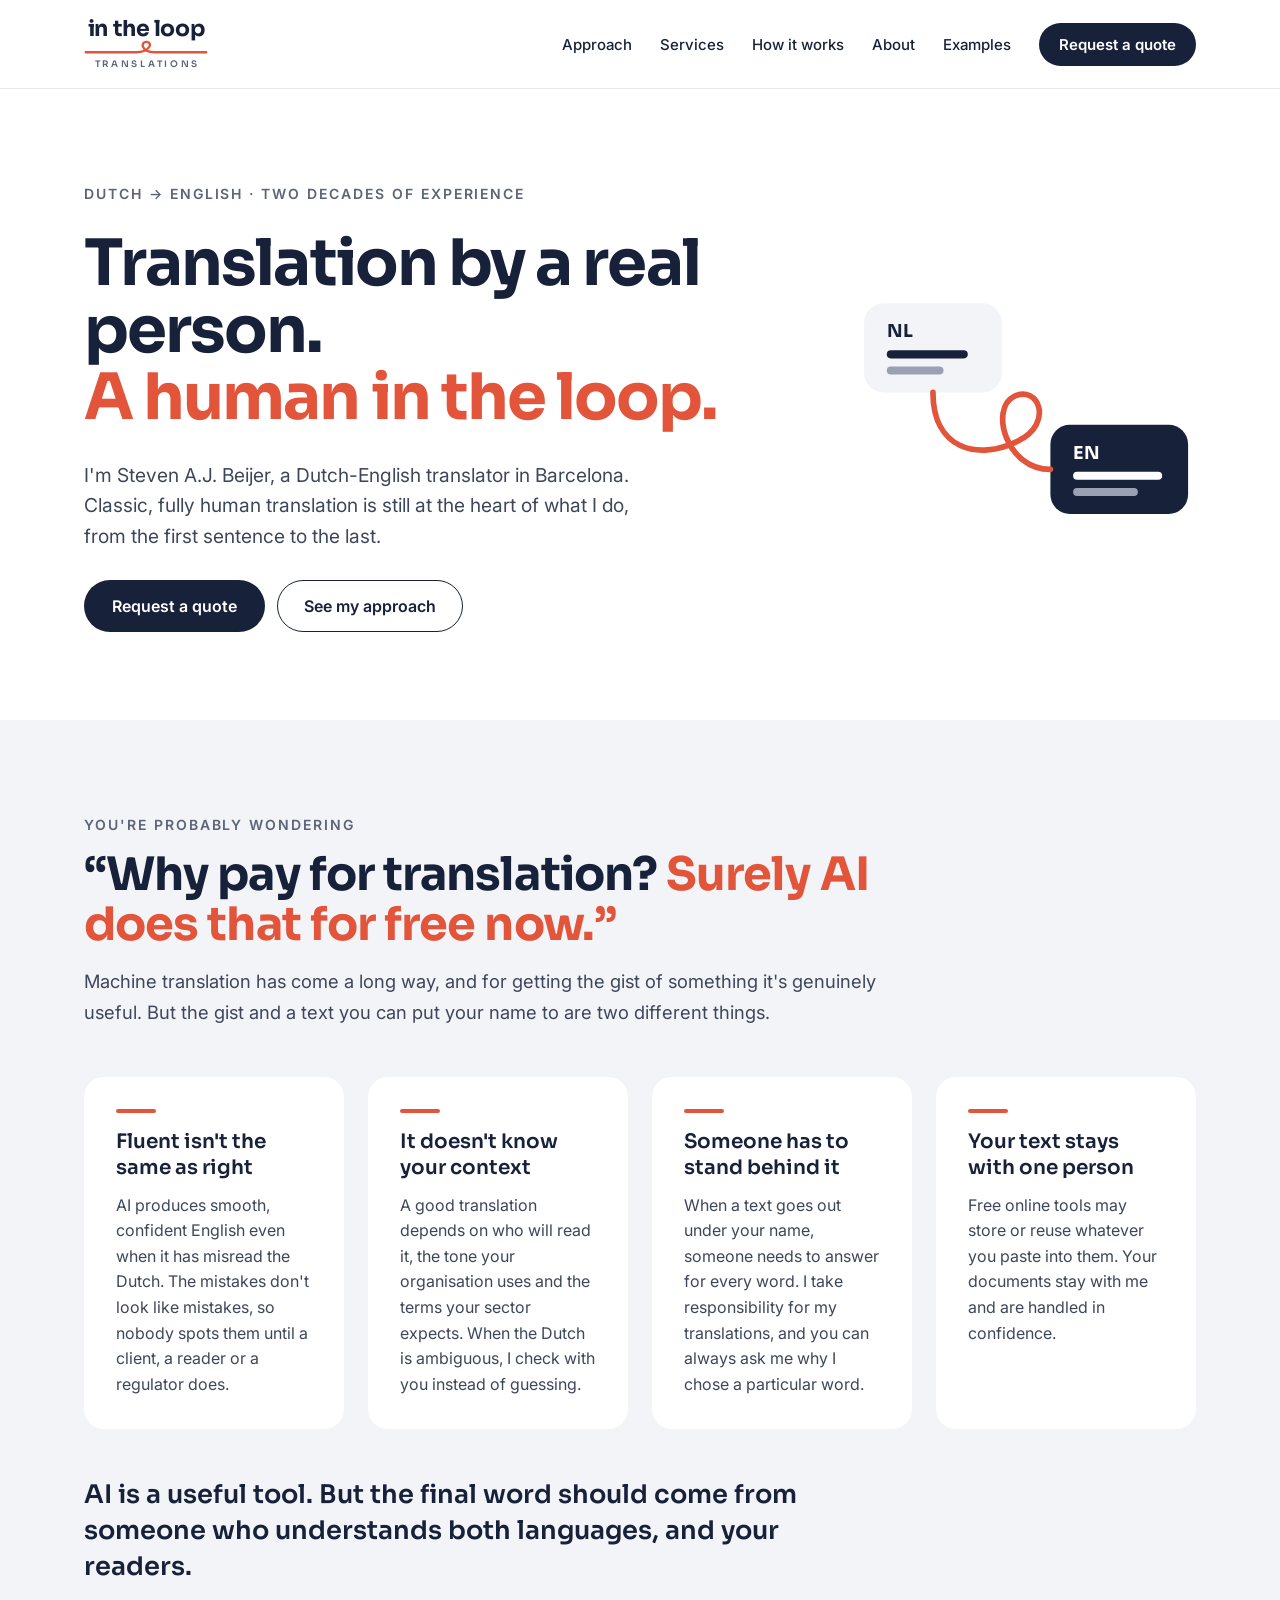
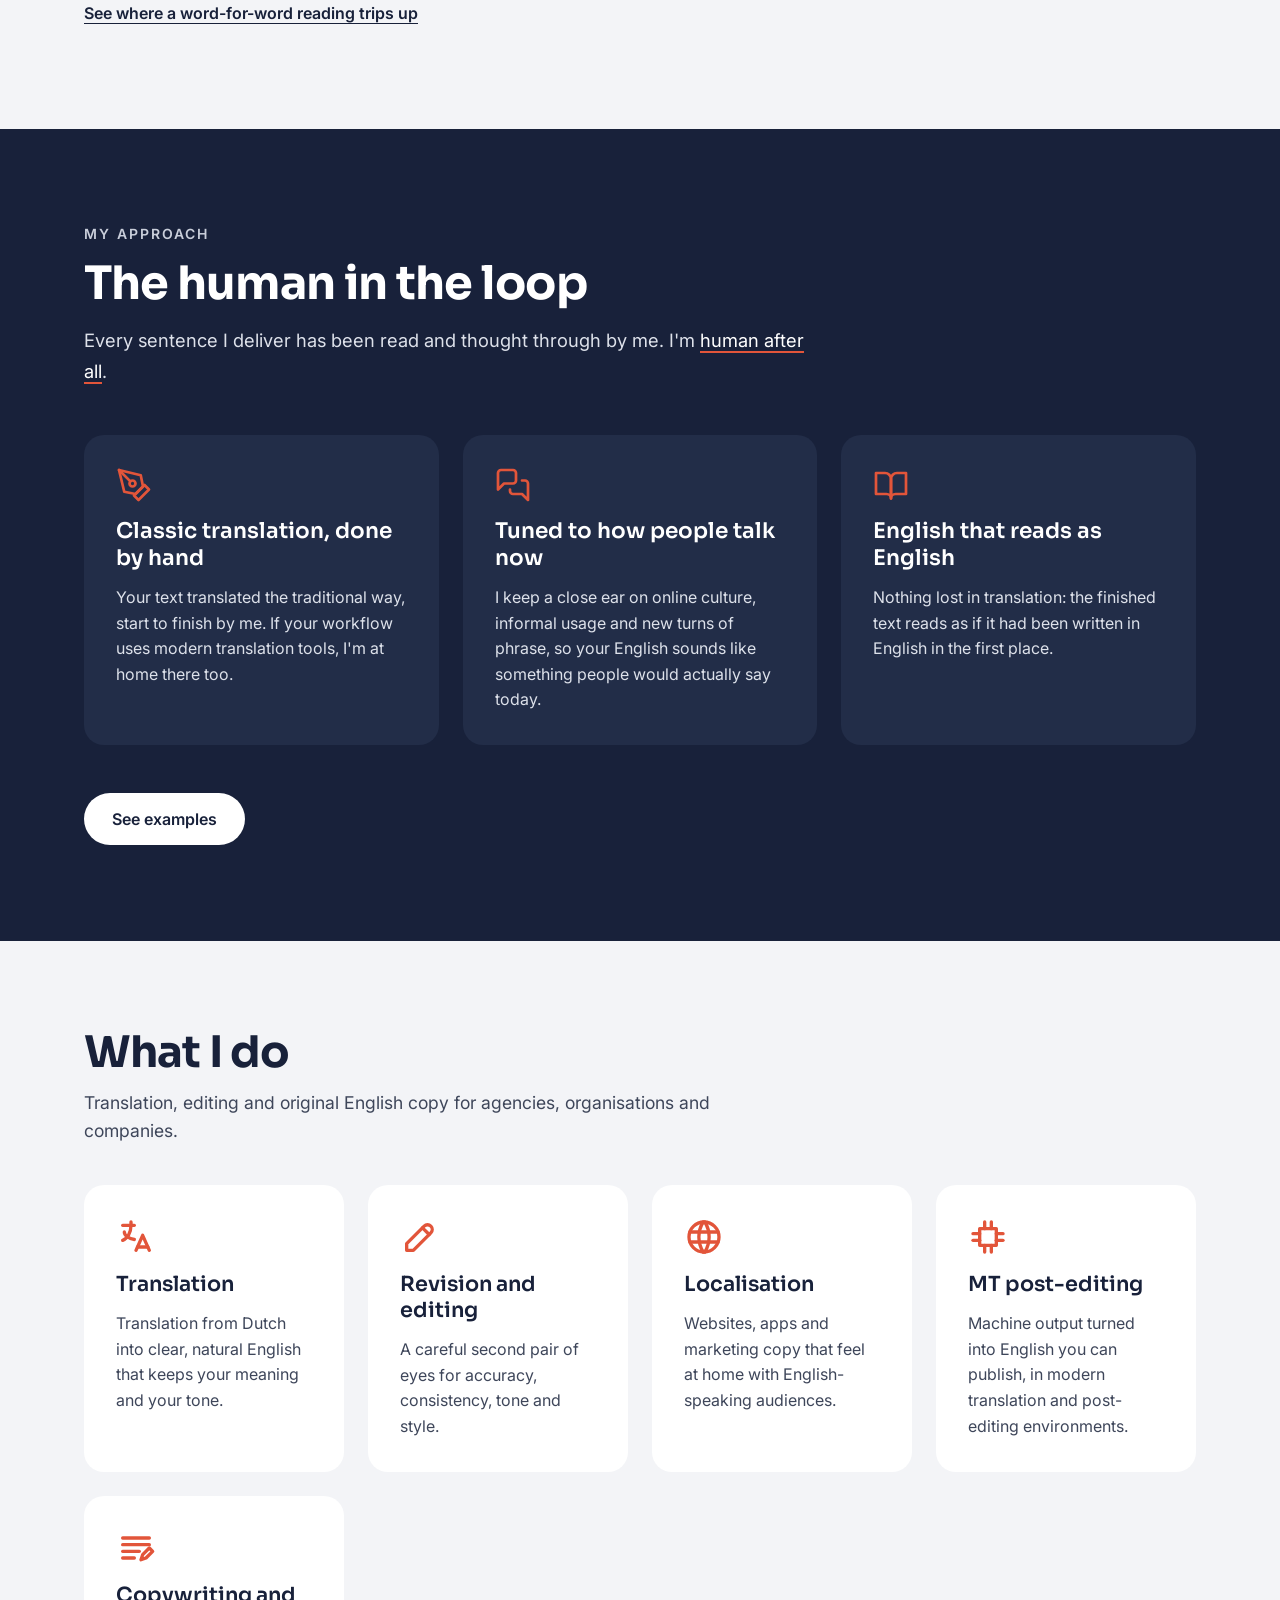
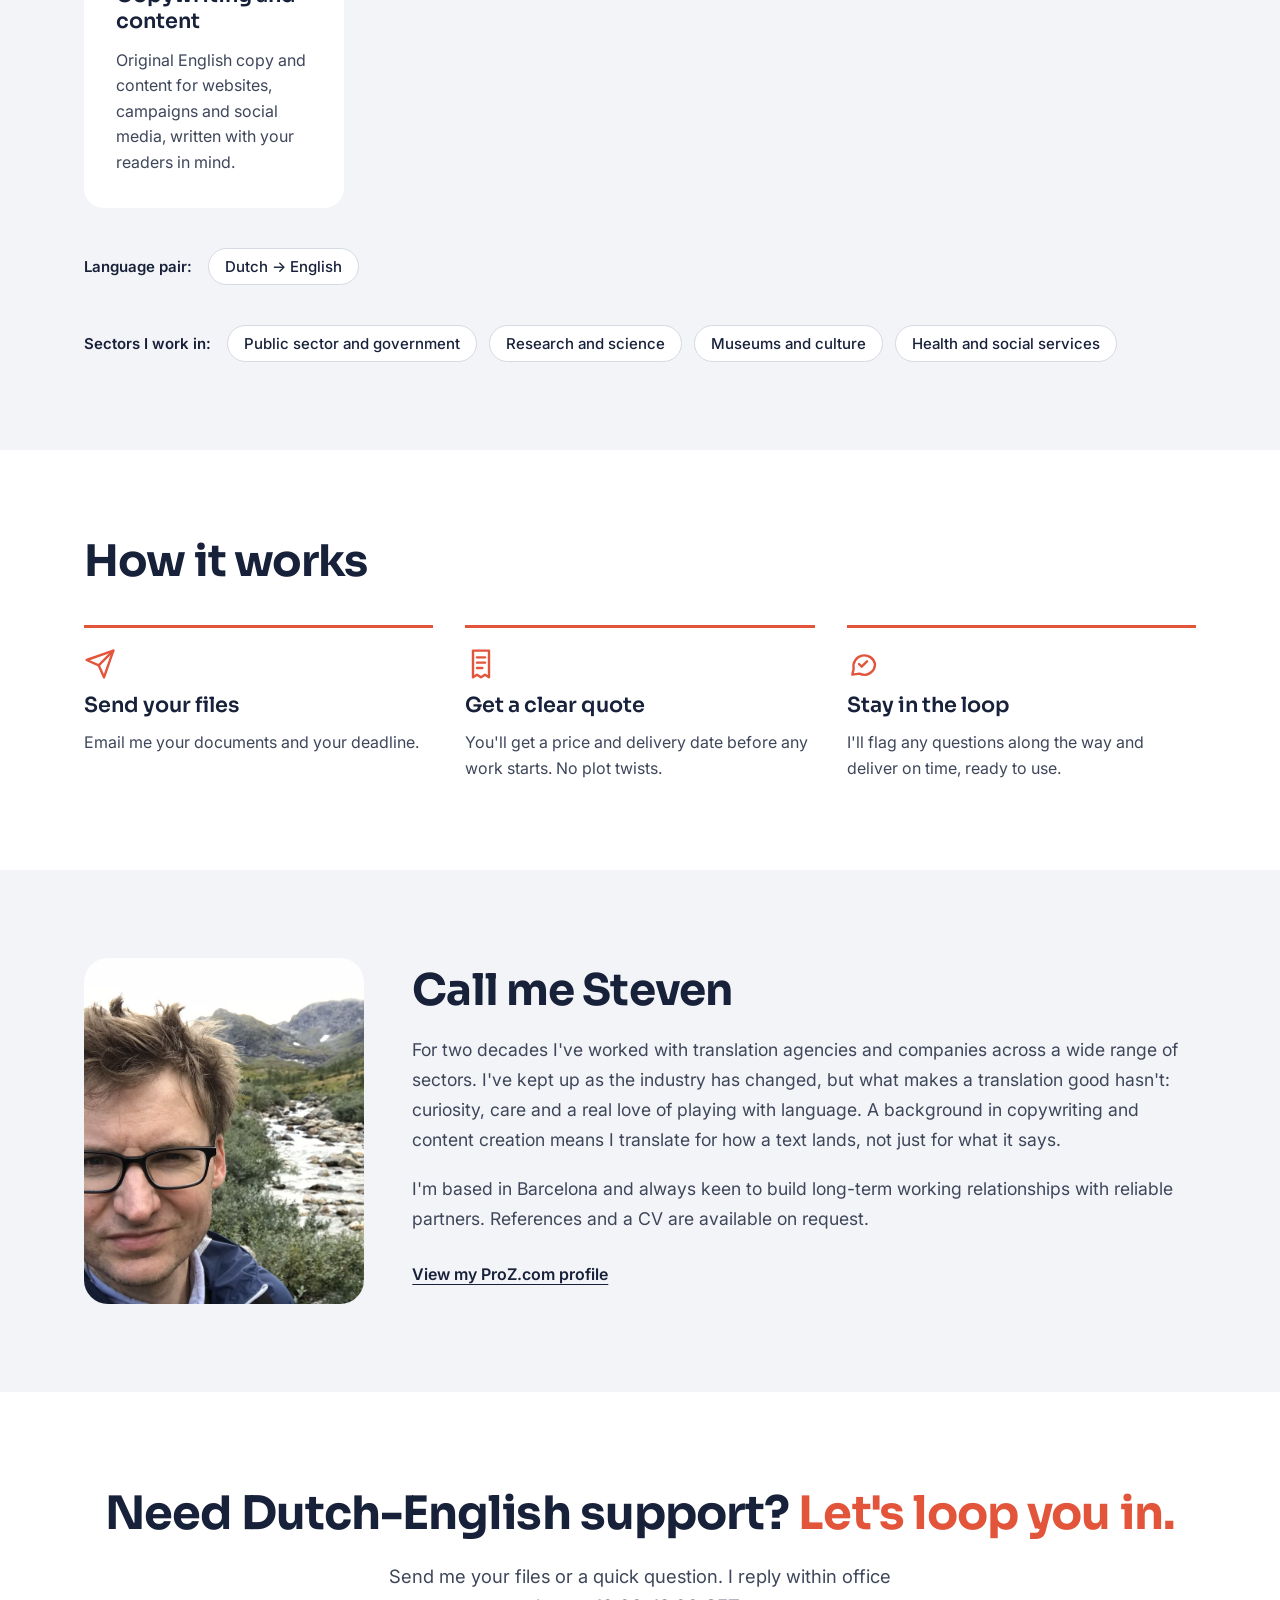
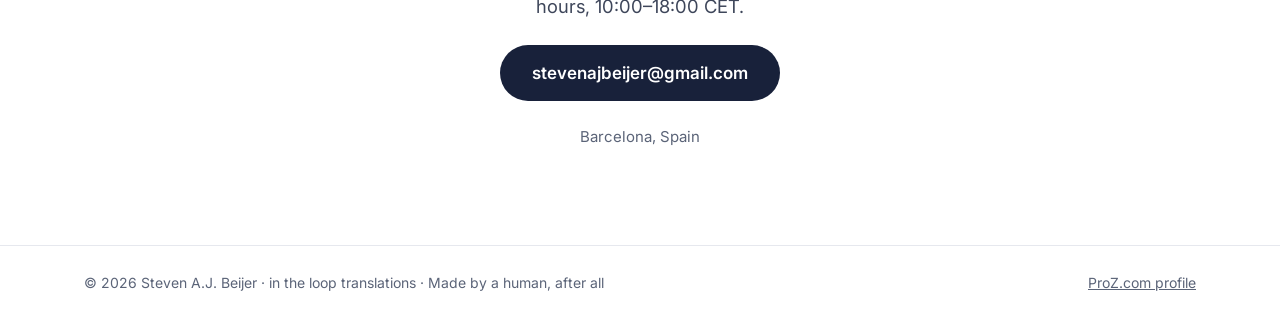
==== index.html @ 730a0733 "Replace numbered items with icons and tidy AI-sounding phrasing Co-Authored-By: Claude Opus 5.5 <nor" ====
<!doctype html>
<html lang="en">
<head>
  <meta charset="utf-8">
  <meta name="viewport" content="width=device-width, initial-scale=1">
  <title>in the loop translations – Steven A.J. Beijer, Dutch to English translator</title>
  <meta name="description" content="Classic, fully human Dutch to English translation, editing, localisation and copywriting by Steven A.J. Beijer, based in Barcelona.">
  <meta property="og:title" content="in the loop translations – Steven A.J. Beijer">
  <meta property="og:description" content="Translation by a real person. A human in the loop.">
  <meta property="og:type" content="website">
  <meta property="og:url" content="https://stevenbeijer.com/">
  <link rel="icon" href="favicon.svg" type="image/svg+xml">
  <link rel="preconnect" href="https://fonts.googleapis.com">
  <link rel="preconnect" href="https://fonts.gstatic.com" crossorigin>
  <link href="https://fonts.googleapis.com/css2?family=Sora:wght@400;600;700&amp;family=Inter:wght@400;500;600&amp;display=swap" rel="stylesheet">
  <link rel="stylesheet" href="style.css?v=3">
</head>
<body>

<header class="site-header">
  <nav class="wrap" aria-label="Main">
    <a class="logo" href="#top" aria-label="in the loop translations, home">
      <span class="logo-name">in the loop</span>
      <svg width="124" height="16" viewBox="0 0 260 34" aria-hidden="true"><path d="M2 26 H110 C136 26 146 6 132 4 C118 2 118 26 148 26 H258" fill="none" stroke="#E2553A" stroke-width="5" stroke-linecap="round" stroke-linejoin="round"/></svg>
      <span class="logo-sub">TRANSLATIONS</span>
    </a>
    <div class="menu">
      <a href="#approach">Approach</a>
      <a href="#services">Services</a>
      <a href="#how">How it works</a>
      <a href="#about">About</a>
      <a href="examples.html">Examples</a>
      <a class="btn btn-dark btn-small" href="mailto:stevenajbeijer@gmail.com?subject=Quote%20request">Request a quote</a>
    </div>
  </nav>
</header>

<main>

<section id="top" class="wrap hero">
  <div class="hero-text">
    <p class="eyebrow">Dutch → English · two decades of experience</p>
    <h1>Translation by a real person. <span class="accent">A human in the loop.</span></h1>
    <p class="lead">I'm Steven A.J. Beijer, a Dutch-English translator in Barcelona. Classic, fully human translation is still at the heart of what I do, from the first sentence to the last.</p>
    <div class="buttons">
      <a class="btn btn-dark" href="mailto:stevenajbeijer@gmail.com?subject=Quote%20request">Request a quote</a>
      <a class="btn btn-outline" href="#approach">See my approach</a>
    </div>
  </div>
  <div class="hero-art">
    <svg viewBox="0 0 420 320" role="img" aria-label="A single line looping between a Dutch and an English speech bubble">
      <rect x="10" y="30" width="170" height="110" rx="24" fill="#F3F4F7"/>
      <rect x="240" y="180" width="170" height="110" rx="24" fill="#18213A"/>
      <text x="38" y="72" font-family="Sora, sans-serif" font-weight="700" font-size="22" fill="#18213A">NL</text>
      <rect x="38" y="88" width="100" height="10" rx="5" fill="#18213A"/>
      <rect x="38" y="108" width="70" height="10" rx="5" fill="#9AA1B2"/>
      <text x="268" y="222" font-family="Sora, sans-serif" font-weight="700" font-size="22" fill="#FFFFFF">EN</text>
      <rect x="268" y="238" width="110" height="10" rx="5" fill="#FFFFFF"/>
      <rect x="268" y="258" width="80" height="10" rx="5" fill="#9AA1B2"/>
      <path d="M95 140 C95 210 150 225 200 200 C245 178 225 130 195 145 C165 160 185 235 240 235" fill="none" stroke="#E2553A" stroke-width="7" stroke-linecap="round" stroke-linejoin="round"/>
    </svg>
  </div>
</section>

<section id="why" class="soft">
  <div class="wrap why">
    <div class="section-head">
      <p class="eyebrow">You're probably wondering</p>
      <h2 class="h2 h2-big">“Why pay for translation? <span class="accent">Surely AI does that for free now.”</span></h2>
      <p class="intro">Machine translation has come a long way, and for getting the gist of something it's genuinely useful. But the gist and a text you can put your name to are two different things.</p>
    </div>
    <div class="why-points">
      <div class="why-point">
        <h3>Fluent isn't the same as right</h3>
        <p>AI produces smooth, confident English even when it has misread the Dutch. The mistakes don't look like mistakes, so nobody spots them until a client, a reader or a regulator does.</p>
      </div>
      <div class="why-point">
        <h3>It doesn't know your context</h3>
        <p>A good translation depends on who will read it, the tone your organisation uses and the terms your sector expects. When the Dutch is ambiguous, I check with you instead of guessing.</p>
      </div>
      <div class="why-point">
        <h3>Someone has to stand behind it</h3>
        <p>When a text goes out under your name, someone needs to answer for every word. I take responsibility for my translations, and you can always ask me why I chose a particular word.</p>
      </div>
      <div class="why-point">
        <h3>Your text stays with one person</h3>
        <p>Free online tools may store or reuse whatever you paste into them. Your documents stay with me and are handled in confidence.</p>
      </div>
    </div>
    <div class="why-close">
      <p>AI is a useful tool. But the final word should come from someone who understands both languages, and your readers.</p>
      <a class="text-link" href="examples.html">See where a word-for-word reading trips up</a>
    </div>
  </div>
</section>

<section id="approach" class="dark">
  <div class="wrap approach">
    <div class="section-head">
      <p class="eyebrow">My approach</p>
      <h2 class="h2 h2-big">The human in the loop</h2>
      <p class="intro">Every sentence I deliver has been read and thought through by me. I'm <a href="https://open.spotify.com/search/Daft%20Punk%20Human%20After%20All" target="_blank" rel="noopener" title="Daft Punk, Human After All (2005)">human after all</a>.</p>
    </div>
    <div class="cards">
      <div class="card-dark">
        <svg class="icon" width="36" height="36" viewBox="0 0 24 24" aria-hidden="true"><path d="M12 19l7-7 3 3-7 7-3-3z"/><path d="M18 13l-1.5-7.5L2 2l3.5 14.5L13 18l5-5z"/><path d="M2 2l7.586 7.586"/><circle cx="11" cy="11" r="2"/></svg>
        <h3>Classic translation, done by hand</h3>
        <p>Your text translated the traditional way, start to finish by me. If your workflow uses modern translation tools, I'm at home there too.</p>
      </div>
      <div class="card-dark">
        <svg class="icon" width="36" height="36" viewBox="0 0 24 24" aria-hidden="true"><path d="M14 9a2 2 0 0 1-2 2H6l-4 4V4a2 2 0 0 1 2-2h8a2 2 0 0 1 2 2z"/><path d="M18 9h2a2 2 0 0 1 2 2v11l-4-4h-6a2 2 0 0 1-2-2v-1"/></svg>
        <h3>Tuned to how people talk now</h3>
        <p>I keep a close ear on online culture, informal usage and new turns of phrase, so your English sounds like something people would actually say today.</p>
      </div>
      <div class="card-dark">
        <svg class="icon" width="36" height="36" viewBox="0 0 24 24" aria-hidden="true"><path d="M2 4h6a4 4 0 0 1 4 4v13a3 3 0 0 0-3-3H2z"/><path d="M22 4h-6a4 4 0 0 0-4 4v13a3 3 0 0 1 3-3h7z"/></svg>
        <h3>English that reads as English</h3>
        <p>Nothing lost in translation: the finished text reads as if it had been written in English in the first place.</p>
      </div>
    </div>
    <a class="btn btn-light" href="examples.html">See examples</a>
  </div>
</section>

<section id="services" class="soft">
  <div class="wrap services">
    <div class="section-head">
      <h2 class="h2">What I do</h2>
      <p>Translation, editing and original English copy for agencies, organisations and companies.</p>
    </div>
    <div class="cards-light">
      <div class="card">
        <svg width="40" height="40" viewBox="0 0 24 24" fill="none" stroke="#E2553A" stroke-width="2" stroke-linecap="round" stroke-linejoin="round" aria-hidden="true"><path d="M4 5h7"/><path d="M9 3v2c0 4.4-2.2 8-5 9"/><path d="M5 9c0 2.1 2.7 4 6 4.5"/><path d="M12 20l4-9 4 9"/><path d="M19.1 18h-6.2"/></svg>
        <h3>Translation</h3>
        <p>Translation from Dutch into clear, natural English that keeps your meaning and your tone.</p>
      </div>
      <div class="card">
        <svg width="40" height="40" viewBox="0 0 24 24" fill="none" stroke="#E2553A" stroke-width="2" stroke-linecap="round" stroke-linejoin="round" aria-hidden="true"><path d="M4 20h4L18.5 9.5a2.8 2.8 0 0 0-4-4L4 16v4"/><path d="M13.5 6.5l4 4"/></svg>
        <h3>Revision and editing</h3>
        <p>A careful second pair of eyes for accuracy, consistency, tone and style.</p>
      </div>
      <div class="card">
        <svg width="40" height="40" viewBox="0 0 24 24" fill="none" stroke="#E2553A" stroke-width="2" stroke-linecap="round" stroke-linejoin="round" aria-hidden="true"><circle cx="12" cy="12" r="9"/><path d="M3.6 9h16.8"/><path d="M3.6 15h16.8"/><path d="M11.5 3a17 17 0 0 0 0 18"/><path d="M12.5 3a17 17 0 0 1 0 18"/></svg>
        <h3>Localisation</h3>
        <p>Websites, apps and marketing copy that feel at home with English-speaking audiences.</p>
      </div>
      <div class="card">
        <svg width="40" height="40" viewBox="0 0 24 24" fill="none" stroke="#E2553A" stroke-width="2" stroke-linecap="round" stroke-linejoin="round" aria-hidden="true"><path d="M7 7h10v10H7z"/><path d="M10 3v4"/><path d="M14 3v4"/><path d="M10 17v4"/><path d="M14 17v4"/><path d="M3 10h4"/><path d="M3 14h4"/><path d="M17 10h4"/><path d="M17 14h4"/></svg>
        <h3>MT post-editing</h3>
        <p>Machine output turned into English you can publish, in modern translation and post-editing environments.</p>
      </div>
      <div class="card">
        <svg width="40" height="40" viewBox="0 0 24 24" fill="none" stroke="#E2553A" stroke-width="2" stroke-linecap="round" stroke-linejoin="round" aria-hidden="true"><path d="M4 6h16"/><path d="M4 10h16"/><path d="M4 14h10"/><path d="M4 18h7"/><path d="M15 19l1-3 4-4 2 2-4 4z"/></svg>
        <h3>Copywriting and content</h3>
        <p>Original English copy and content for websites, campaigns and social media, written with your readers in mind.</p>
      </div>
    </div>
    <div class="chips">
      <span class="chips-label">Language pair:</span>
      <span class="chip">Dutch → English</span>
    </div>
    <div class="chips">
      <span class="chips-label">Sectors I work in:</span>
      <span class="chip">Public sector and government</span>
      <span class="chip">Research and science</span>
      <span class="chip">Museums and culture</span>
      <span class="chip">Health and social services</span>
    </div>
  </div>
</section>

<section id="how" class="wrap how">
  <h2 class="h2">How it works</h2>
  <ol class="steps">
    <li>
      <svg class="icon" width="32" height="32" viewBox="0 0 24 24" aria-hidden="true"><path d="M22 2L11 13"/><path d="M22 2l-7 20-4-9-9-4 20-7z"/></svg>
      <h3>Send your files</h3>
      <p>Email me your documents and your deadline.</p>
    </li>
    <li>
      <svg class="icon" width="32" height="32" viewBox="0 0 24 24" aria-hidden="true"><path d="M6 2h12v20l-3-2-3 2-3-2-3 2z"/><path d="M9 7h6"/><path d="M9 11h6"/><path d="M9 15h4"/></svg>
      <h3>Get a clear quote</h3>
      <p>You'll get a price and delivery date before any work starts. No plot twists.</p>
    </li>
    <li>
      <svg class="icon" width="32" height="32" viewBox="0 0 24 24" aria-hidden="true"><path d="M21 12a8 8 0 0 1-11.6 7.2L4 20l1-4.6A8 8 0 1 1 21 12z"/><path d="M9 12l2 2 4-4"/></svg>
      <h3>Stay in the loop</h3>
      <p>I'll flag any questions along the way and deliver on time, ready to use.</p>
    </li>
  </ol>
</section>

<section id="about" class="soft">
  <div class="wrap about">
    <div class="about-photo">
      <img src="images/steven.jpg" alt="Steven A.J. Beijer outdoors by a mountain stream" width="300" height="346" loading="lazy">
    </div>
    <div class="about-text">
      <h2 class="h2">Call me Steven</h2>
      <p>For two decades I've worked with translation agencies and companies across a wide range of sectors. I've kept up as the industry has changed, but what makes a translation good hasn't: curiosity, care and a real love of playing with language. A background in copywriting and content creation means I translate for how a text lands, not just for what it says.</p>
      <p>I'm based in Barcelona and always keen to build long-term working relationships with reliable partners. References and a CV are available on request.</p>
      <a class="text-link" href="https://www.proz.com/profile/104658">View my ProZ.com profile</a>
    </div>
  </div>
</section>

<section id="contact" class="wrap contact">
  <h2 class="h2 h2-big">Need Dutch-English support? <span class="accent">Let's loop you in.</span></h2>
  <p>Send me your files or a quick question. I reply within office hours, 10:00–18:00 CET.</p>
  <a class="btn btn-dark btn-large" href="mailto:stevenajbeijer@gmail.com?subject=Quote%20request">stevenajbeijer@gmail.com</a>
  <p class="place">Barcelona, Spain</p>
</section>

</main>

<footer class="site-footer">
  <div class="wrap">
    <span>© <span id="y">2026</span> Steven A.J. Beijer · in the loop translations · Made by a human, after all</span>
    <a href="https://www.proz.com/profile/104658">ProZ.com profile</a>
  </div>
</footer>

<script>document.getElementById('y').textContent = new Date().getFullYear();</script>
</body>
</html>
---- style.css ----
/* in the loop translations – shared styles for index.html and examples.html */

:root {
  --accent: #E2553A;      /* loop line, icons, highlights */
  --accent-text: #B23E1F; /* darker accent for small text on white */
  --hover: #B8401F;
  --ink: #18213A;         /* main text and dark sections */
  --ink-2: #222D48;       /* cards on dark sections */
  --body: #3E465A;
  --muted: #5B6478;
  --soft: #F3F4F7;        /* light grey sections */
  --line: #E6E8EE;
  --chip-line: #D5D9E2;
  --on-dark: #DDE1EA;
  --on-dark-muted: #C9CEDA;
  --sora: "Sora", sans-serif;
}

* { box-sizing: border-box; }
html { scroll-behavior: smooth; }
body {
  margin: 0;
  font-family: "Inter", system-ui, sans-serif;
  color: var(--ink);
  background: #FFFFFF;
  -webkit-text-size-adjust: 100%;
}
a { color: var(--ink); }
a:hover { color: var(--hover); }
img, svg { display: block; }
h1, h2, h3 { font-family: var(--sora); margin: 0; }
p { margin: 0; }
.wrap { max-width: 1160px; margin: 0 auto; padding-left: 24px; padding-right: 24px; }
.accent { color: var(--accent); }

/* Header */
.site-header { border-bottom: 1px solid var(--line); }
.site-header nav {
  padding-top: 18px; padding-bottom: 18px;
  display: flex; flex-wrap: wrap; align-items: center; justify-content: space-between; gap: 16px;
}
.logo { text-decoration: none; display: flex; flex-direction: column; align-items: center; color: var(--ink); }
.logo:hover { color: var(--ink); }
.logo-name { font-family: var(--sora); font-weight: 700; font-size: 22px; letter-spacing: -0.02em; line-height: 1; }
.logo-sub { margin-top: 2px; font-family: var(--sora); font-weight: 600; font-size: 9px; letter-spacing: 0.3em; padding-left: 0.3em; color: var(--muted); }
.menu { display: flex; flex-wrap: wrap; align-items: center; gap: 8px 28px; font-size: 15px; font-weight: 500; }
.menu a { text-decoration: none; padding: 10px 0; }
.menu a[aria-current="page"] {
  text-decoration: underline; text-decoration-color: var(--accent);
  text-decoration-thickness: 2px; text-underline-offset: 6px;
}

/* Buttons */
.btn {
  display: inline-block; text-decoration: none; border-radius: 999px;
  font-weight: 600; font-size: 16px; padding: 16px 28px;
}
.btn-dark { background: var(--ink); color: #FFFFFF; }
.btn-dark:hover { background: var(--ink-2); color: #FFFFFF; }
.btn-outline { border: 1.5px solid var(--ink); padding: 15px 26px; }
.btn-light, .dark .btn-light { background: #FFFFFF; color: var(--ink); }
.btn-light:hover, .dark .btn-light:hover { background: var(--soft); color: var(--ink); }
.btn-small { padding: 12px 20px; font-size: 15px; }
.btn-large { padding: 18px 32px; font-size: 17px; }
.menu a.btn { padding: 12px 20px; }

.eyebrow { font-size: 14px; font-weight: 600; letter-spacing: 0.14em; text-transform: uppercase; color: var(--muted); }
.h2 { font-weight: 700; font-size: clamp(2rem, 3.4vw, 2.75rem); letter-spacing: -0.02em; line-height: 1.1; }
.h2-big { font-size: clamp(2rem, 3.6vw, 3rem); }

/* Hero */
.hero { padding-top: 96px; padding-bottom: 88px; display: flex; flex-wrap: wrap; align-items: center; gap: 56px; }
.hero-text { flex: 999 1 520px; min-width: 0; display: flex; flex-direction: column; gap: 28px; }
.hero h1 { font-weight: 700; font-size: clamp(2.5rem, 5vw, 4.25rem); line-height: 1.05; letter-spacing: -0.03em; }
.hero h1 .accent { display: block; }
.lead { font-size: 1.2rem; line-height: 1.6; color: var(--body); max-width: 580px; }
.buttons { display: flex; flex-wrap: wrap; gap: 12px; }
.hero-art { flex: 1 1 340px; min-width: 0; display: flex; justify-content: center; }
.hero-art svg { width: 100%; max-width: 440px; height: auto; }

/* Approach (dark) */
.dark { background: var(--ink); color: #FFFFFF; }
.dark a { color: #FFFFFF; }
.approach { padding-top: 96px; padding-bottom: 96px; display: flex; flex-direction: column; gap: 48px; }
.section-head { display: flex; flex-direction: column; gap: 16px; max-width: 720px; }
.dark .eyebrow { color: var(--on-dark-muted); }
.approach .intro { font-size: 1.15rem; line-height: 1.7; color: var(--on-dark); }
.approach .intro a { text-decoration-color: var(--accent); text-decoration-thickness: 2px; text-underline-offset: 4px; }
.cards { display: grid; grid-template-columns: repeat(auto-fit, minmax(260px, 1fr)); gap: 24px; }
.card-dark { background: var(--ink-2); border-radius: 20px; padding: 32px; display: flex; flex-direction: column; gap: 14px; }
.icon { fill: none; stroke: var(--accent); stroke-width: 1.8; stroke-linecap: round; stroke-linejoin: round; flex-shrink: 0; }
.card-dark h3 { font-weight: 600; font-size: 1.35rem; }
.card-dark p { font-size: 1rem; line-height: 1.6; color: var(--on-dark); }
.approach .btn { align-self: flex-start; }

/* Why pay for translation? */
.why { padding-top: 96px; padding-bottom: 96px; display: flex; flex-direction: column; gap: 48px; }
.why .section-head { max-width: 820px; }
.why .intro { font-size: 1.15rem; line-height: 1.7; color: var(--body); }
.why-points { display: grid; grid-template-columns: repeat(auto-fit, minmax(min(240px, 100%), 1fr)); gap: 24px; }
.why-point { background: #FFFFFF; border-radius: 20px; padding: 32px; display: flex; flex-direction: column; gap: 12px; }
.why-point::before { content: ""; width: 40px; height: 4px; border-radius: 2px; background: var(--accent); margin-bottom: 4px; }
.why-point h3 { font-weight: 600; font-size: 1.25rem; line-height: 1.3; }
.why-point p { font-size: 1rem; line-height: 1.6; color: var(--body); }
.why-close { display: flex; flex-direction: column; gap: 8px; max-width: 760px; }
.why-close p { font-family: var(--sora); font-weight: 600; font-size: clamp(1.25rem, 2.2vw, 1.6rem); line-height: 1.4; }

/* Services */
.soft { background: var(--soft); }
.services { padding-top: 88px; padding-bottom: 88px; display: flex; flex-direction: column; gap: 40px; }
.services .section-head { gap: 12px; max-width: 640px; }
.services .section-head p { font-size: 1.1rem; line-height: 1.6; color: var(--body); }
.cards-light { display: grid; grid-template-columns: repeat(auto-fit, minmax(240px, 1fr)); gap: 24px; }
.card { background: #FFFFFF; border-radius: 20px; padding: 32px; display: flex; flex-direction: column; gap: 14px; }
.card h3 { font-weight: 600; font-size: 1.3rem; }
.card p { font-size: 1rem; line-height: 1.6; color: var(--body); }
.chips { display: flex; flex-wrap: wrap; align-items: center; gap: 12px; }
.chips-label { font-size: 15px; font-weight: 600; margin-right: 4px; }
.chip { background: #FFFFFF; border: 1px solid var(--chip-line); border-radius: 999px; padding: 8px 16px; font-size: 15px; font-weight: 500; }

/* How it works */
.how { padding-top: 88px; padding-bottom: 88px; display: flex; flex-direction: column; gap: 40px; }
.steps { margin: 0; padding: 0; list-style: none; display: grid; grid-template-columns: repeat(auto-fit, minmax(240px, 1fr)); gap: 32px; }
.steps li { display: flex; flex-direction: column; gap: 12px; border-top: 3px solid var(--accent); padding-top: 20px; }
.steps h3 { font-weight: 600; font-size: 1.3rem; }
.steps p { font-size: 1rem; line-height: 1.6; color: var(--body); }

/* About */
.about { padding-top: 88px; padding-bottom: 88px; display: flex; flex-wrap: wrap; gap: 48px; align-items: center; }
.about-photo { flex: 1 1 280px; min-width: 0; display: flex; justify-content: center; }
.about-photo img { width: 300px; max-width: 100%; height: 346px; object-fit: cover; object-position: 30% 40%; border-radius: 24px; }
.about-text { flex: 999 1 480px; min-width: 0; display: flex; flex-direction: column; gap: 20px; }
.about-text p { font-size: 1.1rem; line-height: 1.7; color: var(--body); }
.text-link { align-self: flex-start; font-weight: 600; font-size: 16px; text-underline-offset: 4px; padding: 10px 0; }

/* Contact */
.contact { padding-top: 96px; padding-bottom: 96px; display: flex; flex-direction: column; align-items: center; text-align: center; gap: 24px; }
.contact p { font-size: 1.15rem; line-height: 1.6; color: var(--body); max-width: 560px; }
.contact .place { font-size: 15px; color: var(--muted); }
.contact .btn { overflow-wrap: anywhere; }

/* Footer */
.site-footer { border-top: 1px solid var(--line); }
.site-footer .wrap {
  padding-top: 28px; padding-bottom: 28px;
  display: flex; flex-wrap: wrap; justify-content: space-between; gap: 12px;
  font-size: 14px; color: var(--muted);
}
.site-footer a { color: var(--muted); }

/* Examples page */
.page-intro { padding-top: 88px; padding-bottom: 56px; display: flex; flex-direction: column; gap: 24px; }
.page-intro h1 { font-weight: 700; font-size: clamp(2.4rem, 4.6vw, 3.75rem); line-height: 1.08; letter-spacing: -0.03em; max-width: 900px; }
.page-intro .lead { max-width: 680px; }
.examples { padding-bottom: 88px; display: grid; grid-template-columns: repeat(auto-fit, minmax(min(320px, 100%), 1fr)); gap: 24px; }
.example { border: 1px solid var(--line); border-radius: 20px; padding: 28px; display: flex; flex-direction: column; gap: 14px; }
.tag { align-self: flex-start; background: var(--soft); border-radius: 999px; padding: 6px 12px; font-size: 13px; font-weight: 600; color: var(--body); }
.source { font-family: var(--sora); font-weight: 600; font-size: 1.35rem; line-height: 1.35; }
.versions { display: flex; flex-direction: column; gap: 6px; font-size: 1rem; line-height: 1.5; }
.versions .literal { color: var(--muted); }
.versions b { font-weight: 600; }
.versions .good b { color: var(--accent-text); }
.example .note { font-size: 0.95rem; line-height: 1.55; color: var(--body); }
.cta { padding-top: 88px; padding-bottom: 88px; display: flex; flex-direction: column; align-items: flex-start; gap: 24px; }
.cta h2 { max-width: 760px; }
.cta p { font-size: 1.15rem; line-height: 1.6; color: var(--on-dark); max-width: 600px; }

/* Phones */
@media (max-width: 600px) {
  .wrap { padding-left: 16px; padding-right: 16px; }
  .site-header nav { justify-content: center; }
  .menu { justify-content: center; gap: 4px 20px; }
  .hero { padding-top: 56px; padding-bottom: 56px; gap: 40px; }
  .why, .approach, .services, .how, .about, .contact, .cta { padding-top: 64px; padding-bottom: 64px; }
  .page-intro { padding-top: 56px; padding-bottom: 40px; }
  .examples { padding-bottom: 64px; }
  .card, .card-dark, .why-point { padding: 24px; }
  .example { padding: 22px; }
}
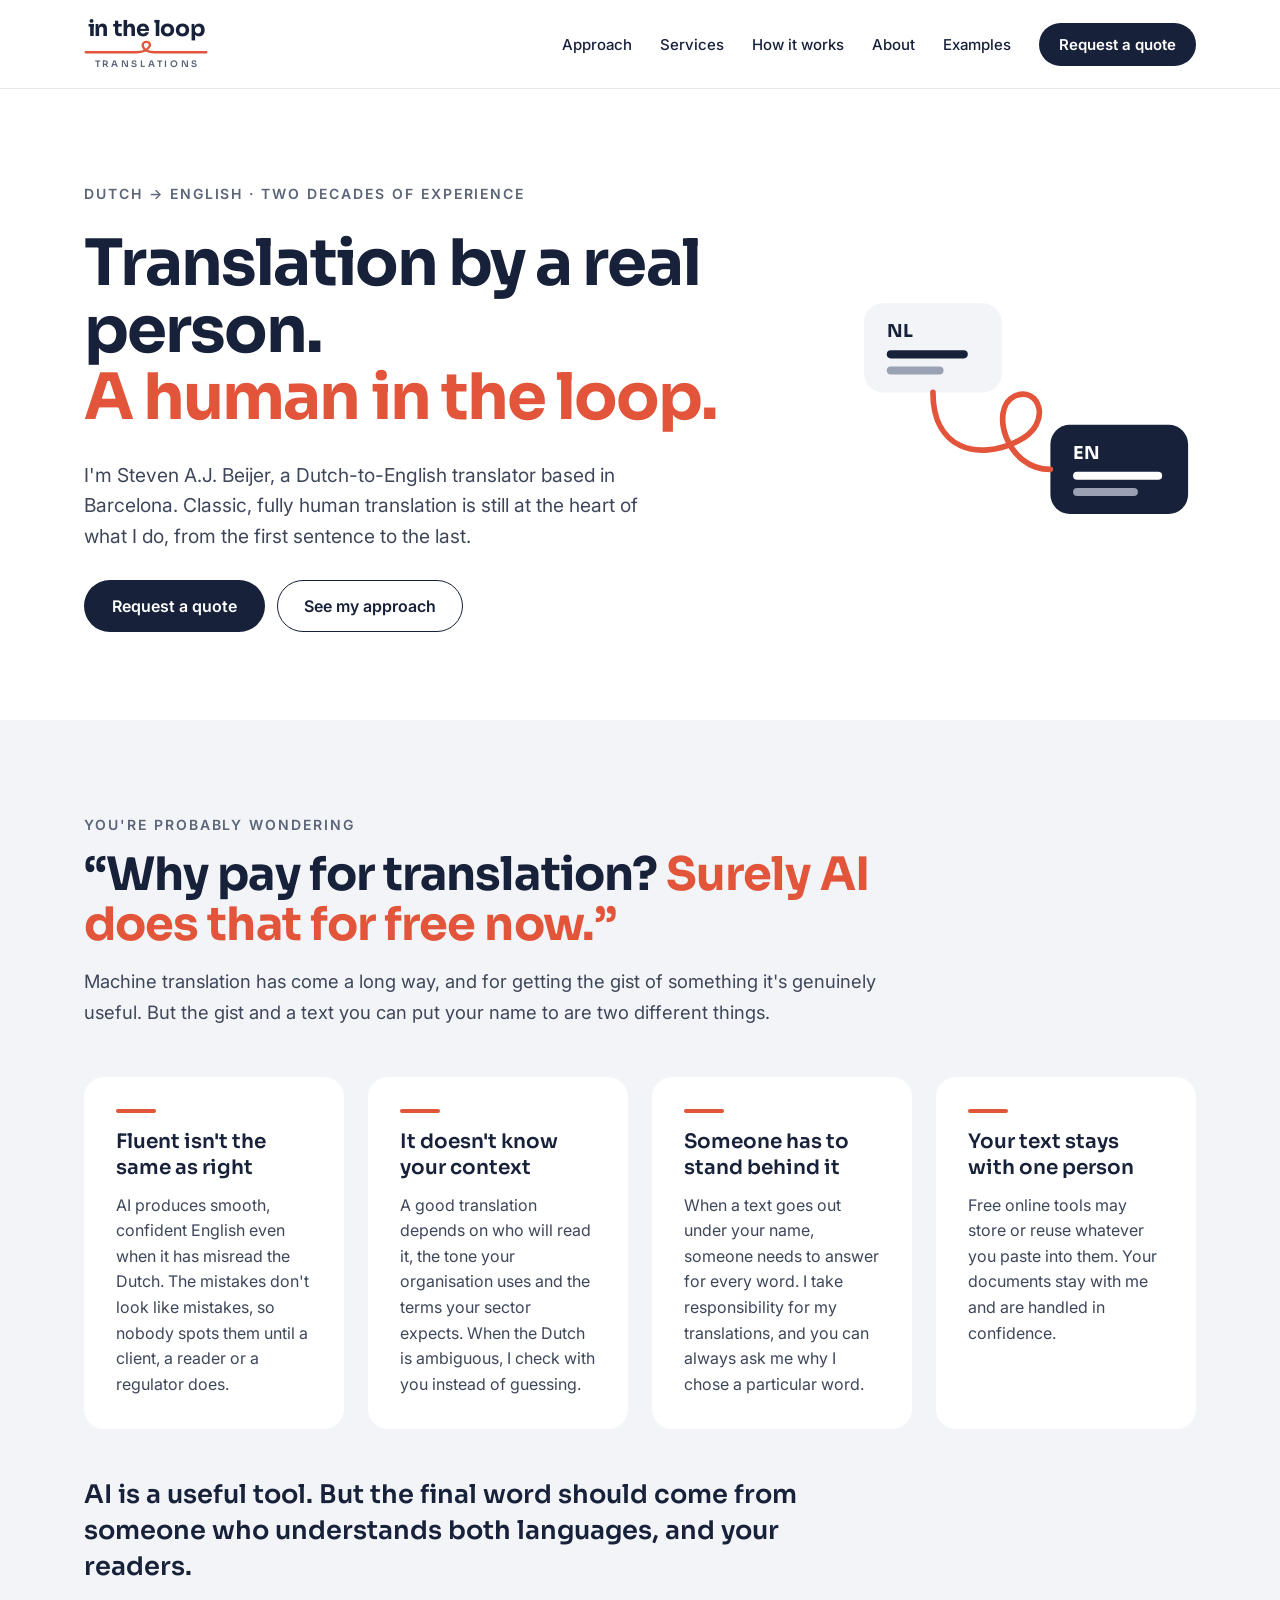
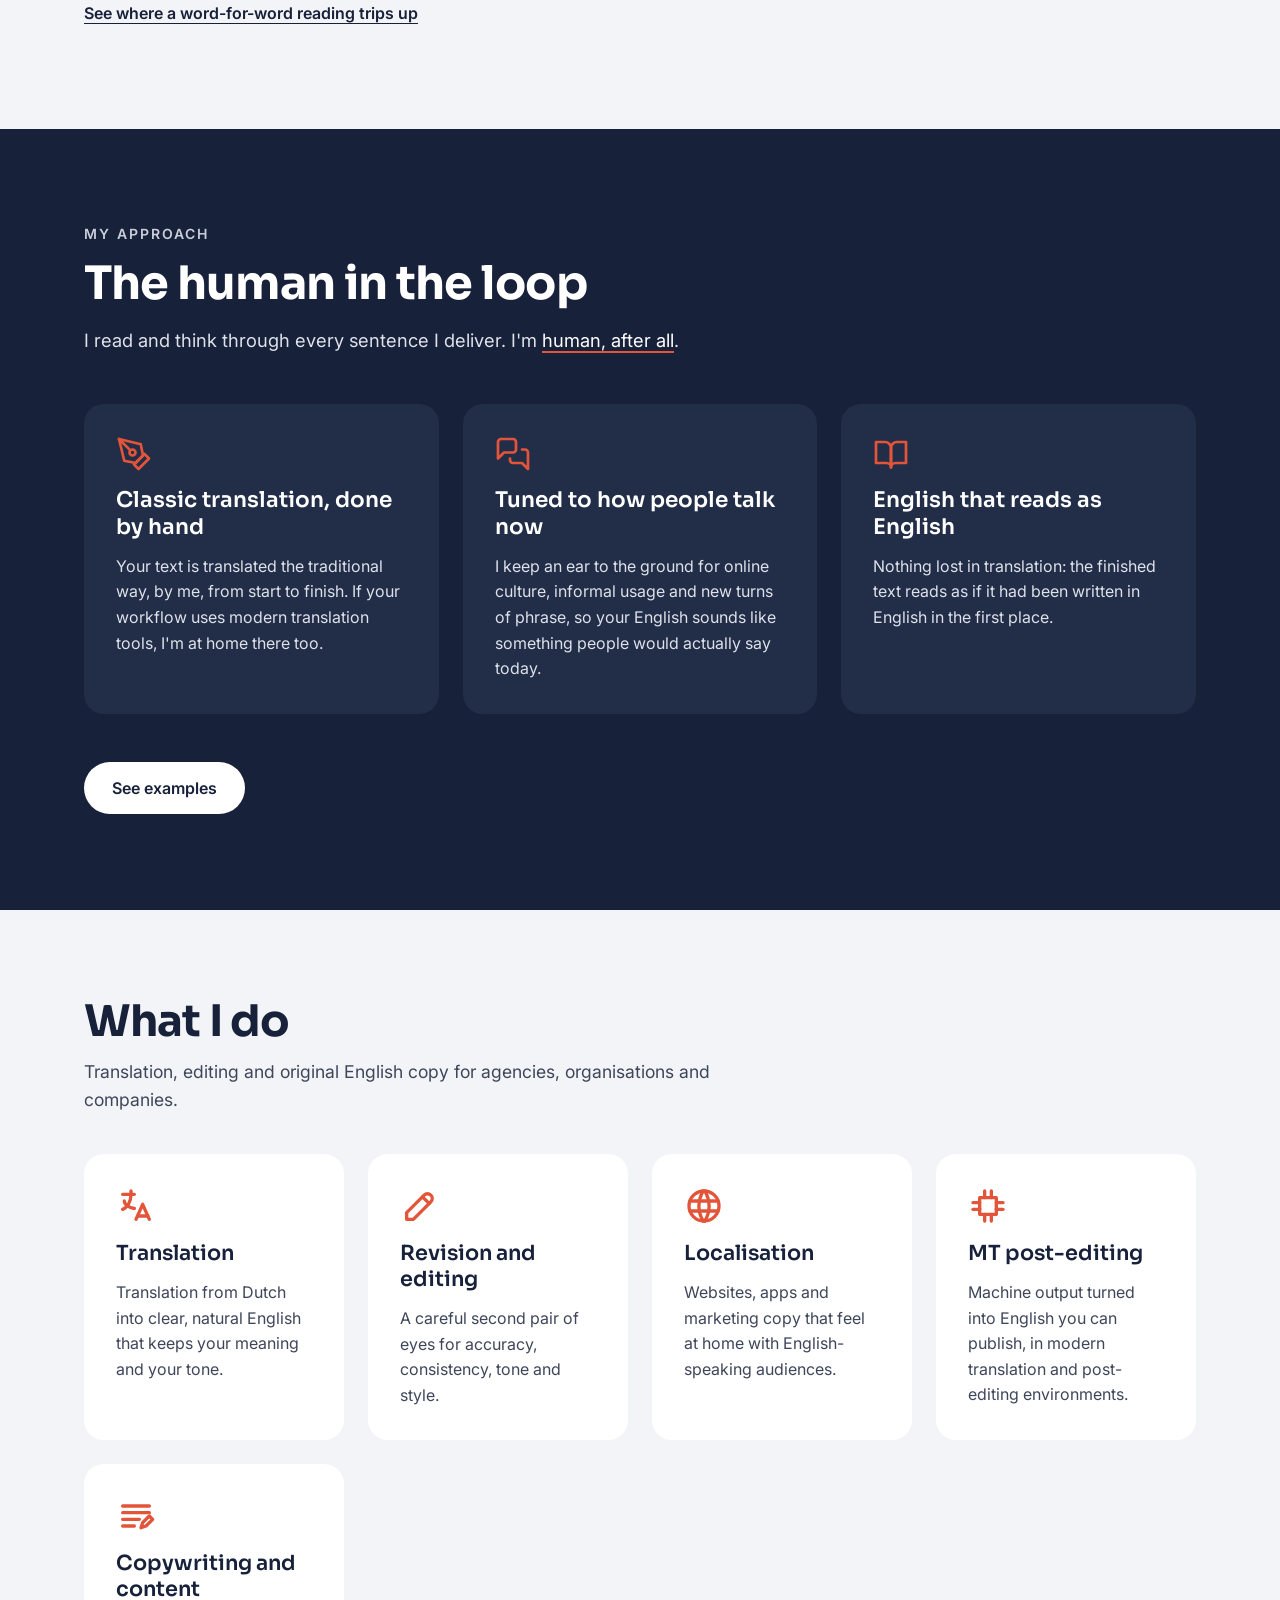
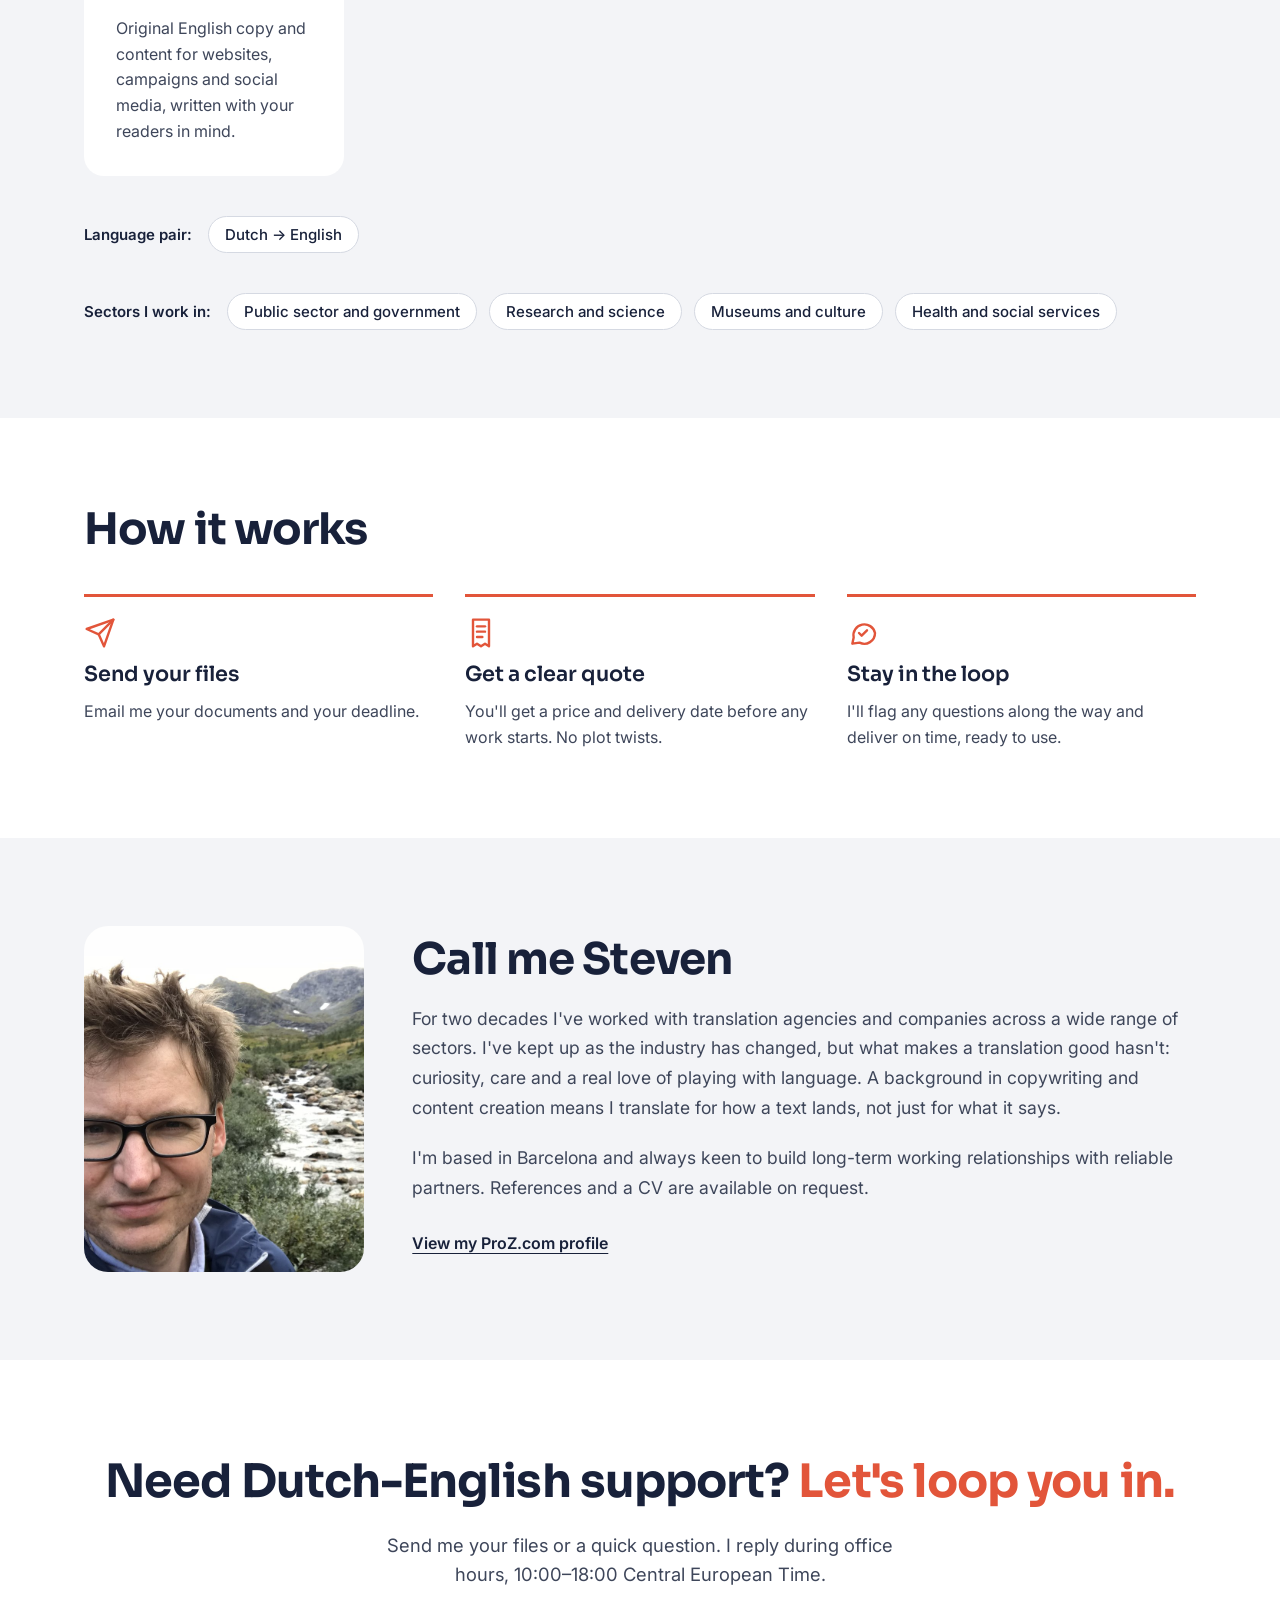
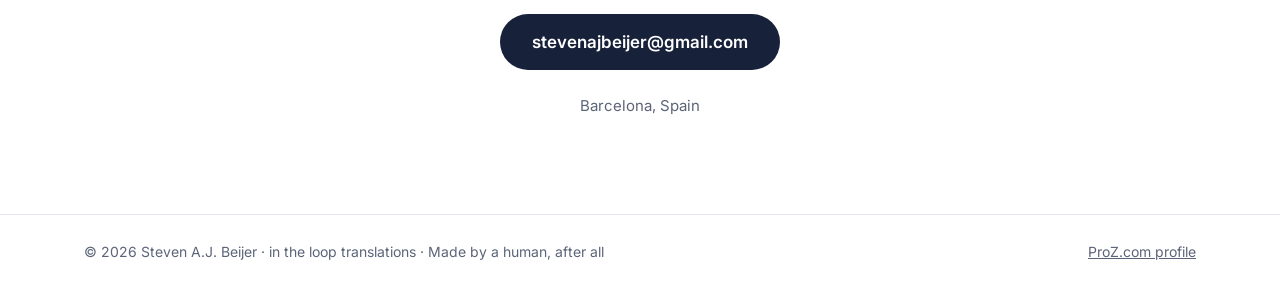
==== commit 1f6ce18a: "Proofread pass: fix schepen example and polish wording - Examples: make the "schepen" sentence singu" ====
--- a/index.html
+++ b/index.html
@@ -9,6 +9,7 @@
   <meta property="og:description" content="Translation by a real person. A human in the loop.">
   <meta property="og:type" content="website">
   <meta property="og:url" content="https://stevenbeijer.com/">
+  <meta property="og:image" content="https://stevenbeijer.com/images/steven.jpg">
   <link rel="icon" href="favicon.svg" type="image/svg+xml">
   <link rel="preconnect" href="https://fonts.googleapis.com">
   <link rel="preconnect" href="https://fonts.gstatic.com" crossorigin>
@@ -41,7 +42,7 @@
   <div class="hero-text">
     <p class="eyebrow">Dutch → English · two decades of experience</p>
     <h1>Translation by a real person. <span class="accent">A human in the loop.</span></h1>
-    <p class="lead">I'm Steven A.J. Beijer, a Dutch-English translator in Barcelona. Classic, fully human translation is still at the heart of what I do, from the first sentence to the last.</p>
+    <p class="lead">I'm Steven A.J. Beijer, a Dutch-to-English translator based in Barcelona. Classic, fully human translation is still at the heart of what I do, from the first sentence to the last.</p>
     <div class="buttons">
       <a class="btn btn-dark" href="mailto:stevenajbeijer@gmail.com?subject=Quote%20request">Request a quote</a>
       <a class="btn btn-outline" href="#approach">See my approach</a>
@@ -99,18 +100,18 @@
     <div class="section-head">
       <p class="eyebrow">My approach</p>
       <h2 class="h2 h2-big">The human in the loop</h2>
-      <p class="intro">Every sentence I deliver has been read and thought through by me. I'm <a href="https://open.spotify.com/search/Daft%20Punk%20Human%20After%20All" target="_blank" rel="noopener" title="Daft Punk, Human After All (2005)">human after all</a>.</p>
+      <p class="intro">I read and think through every sentence I deliver. I'm <a href="https://open.spotify.com/search/Daft%20Punk%20Human%20After%20All" target="_blank" rel="noopener" title="Daft Punk, Human After All (2005)">human, after all</a>.</p>
     </div>
     <div class="cards">
       <div class="card-dark">
         <svg class="icon" width="36" height="36" viewBox="0 0 24 24" aria-hidden="true"><path d="M12 19l7-7 3 3-7 7-3-3z"/><path d="M18 13l-1.5-7.5L2 2l3.5 14.5L13 18l5-5z"/><path d="M2 2l7.586 7.586"/><circle cx="11" cy="11" r="2"/></svg>
         <h3>Classic translation, done by hand</h3>
-        <p>Your text translated the traditional way, start to finish by me. If your workflow uses modern translation tools, I'm at home there too.</p>
+        <p>Your text is translated the traditional way, by me, from start to finish. If your workflow uses modern translation tools, I'm at home there too.</p>
       </div>
       <div class="card-dark">
         <svg class="icon" width="36" height="36" viewBox="0 0 24 24" aria-hidden="true"><path d="M14 9a2 2 0 0 1-2 2H6l-4 4V4a2 2 0 0 1 2-2h8a2 2 0 0 1 2 2z"/><path d="M18 9h2a2 2 0 0 1 2 2v11l-4-4h-6a2 2 0 0 1-2-2v-1"/></svg>
         <h3>Tuned to how people talk now</h3>
-        <p>I keep a close ear on online culture, informal usage and new turns of phrase, so your English sounds like something people would actually say today.</p>
+        <p>I keep an ear to the ground for online culture, informal usage and new turns of phrase, so your English sounds like something people would actually say today.</p>
       </div>
       <div class="card-dark">
         <svg class="icon" width="36" height="36" viewBox="0 0 24 24" aria-hidden="true"><path d="M2 4h6a4 4 0 0 1 4 4v13a3 3 0 0 0-3-3H2z"/><path d="M22 4h-6a4 4 0 0 0-4 4v13a3 3 0 0 1 3-3h7z"/></svg>
@@ -206,7 +207,7 @@
 
 <section id="contact" class="wrap contact">
   <h2 class="h2 h2-big">Need Dutch-English support? <span class="accent">Let's loop you in.</span></h2>
-  <p>Send me your files or a quick question. I reply within office hours, 10:00–18:00 CET.</p>
+  <p>Send me your files or a quick question. I reply during office hours, 10:00–18:00 Central European Time.</p>
   <a class="btn btn-dark btn-large" href="mailto:stevenajbeijer@gmail.com?subject=Quote%20request">stevenajbeijer@gmail.com</a>
   <p class="place">Barcelona, Spain</p>
 </section>
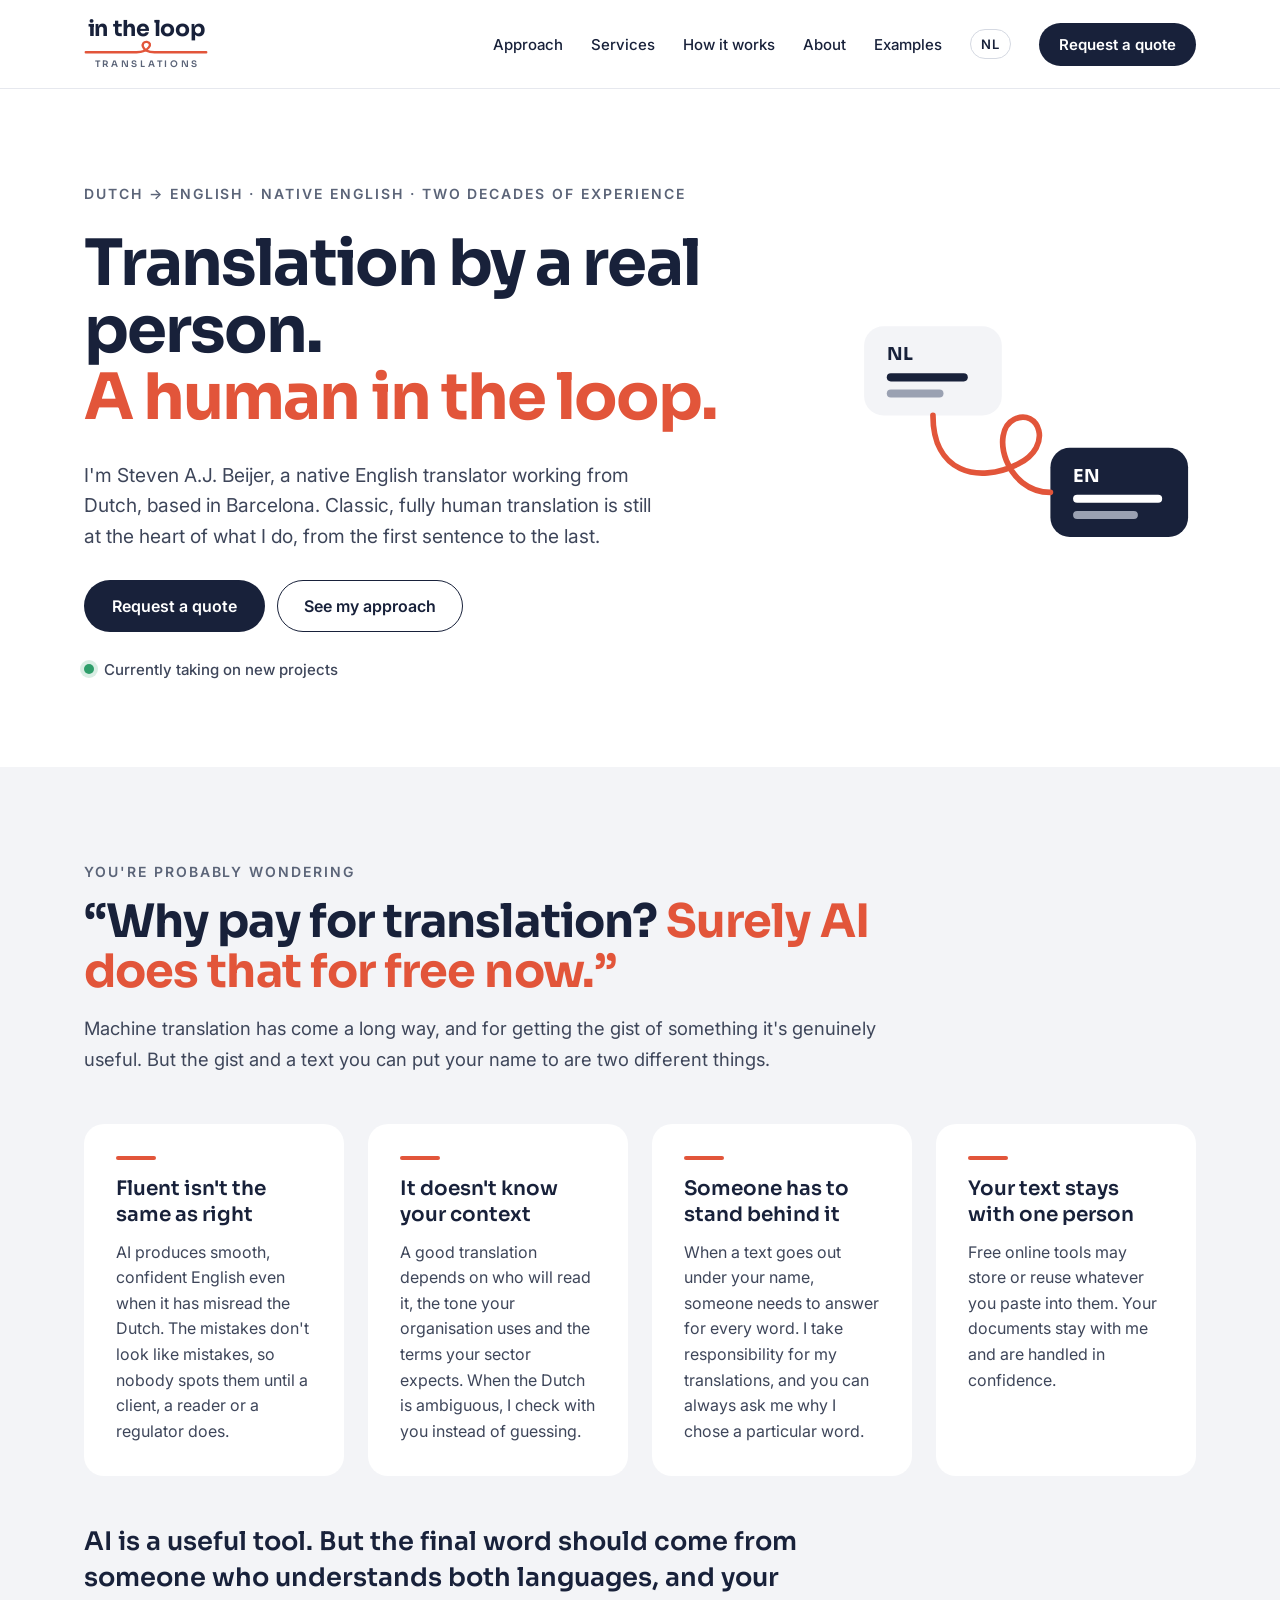
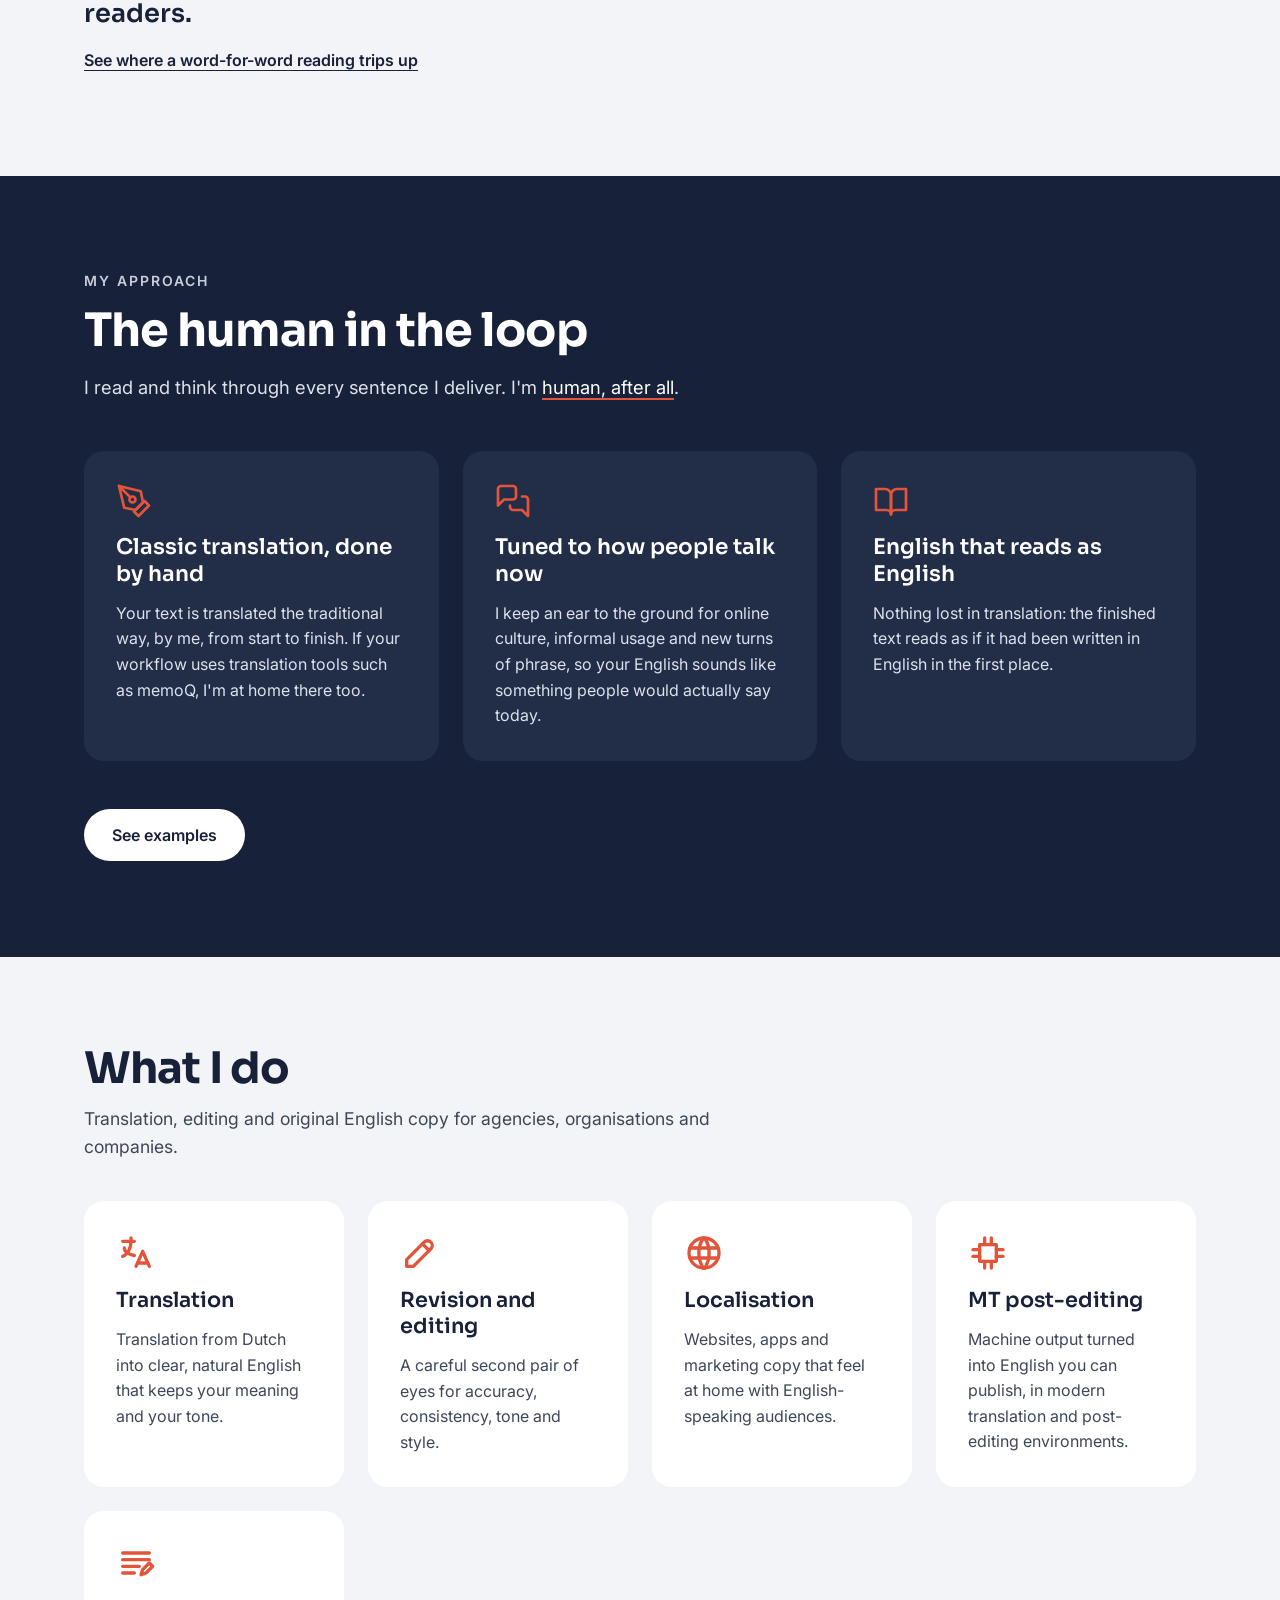
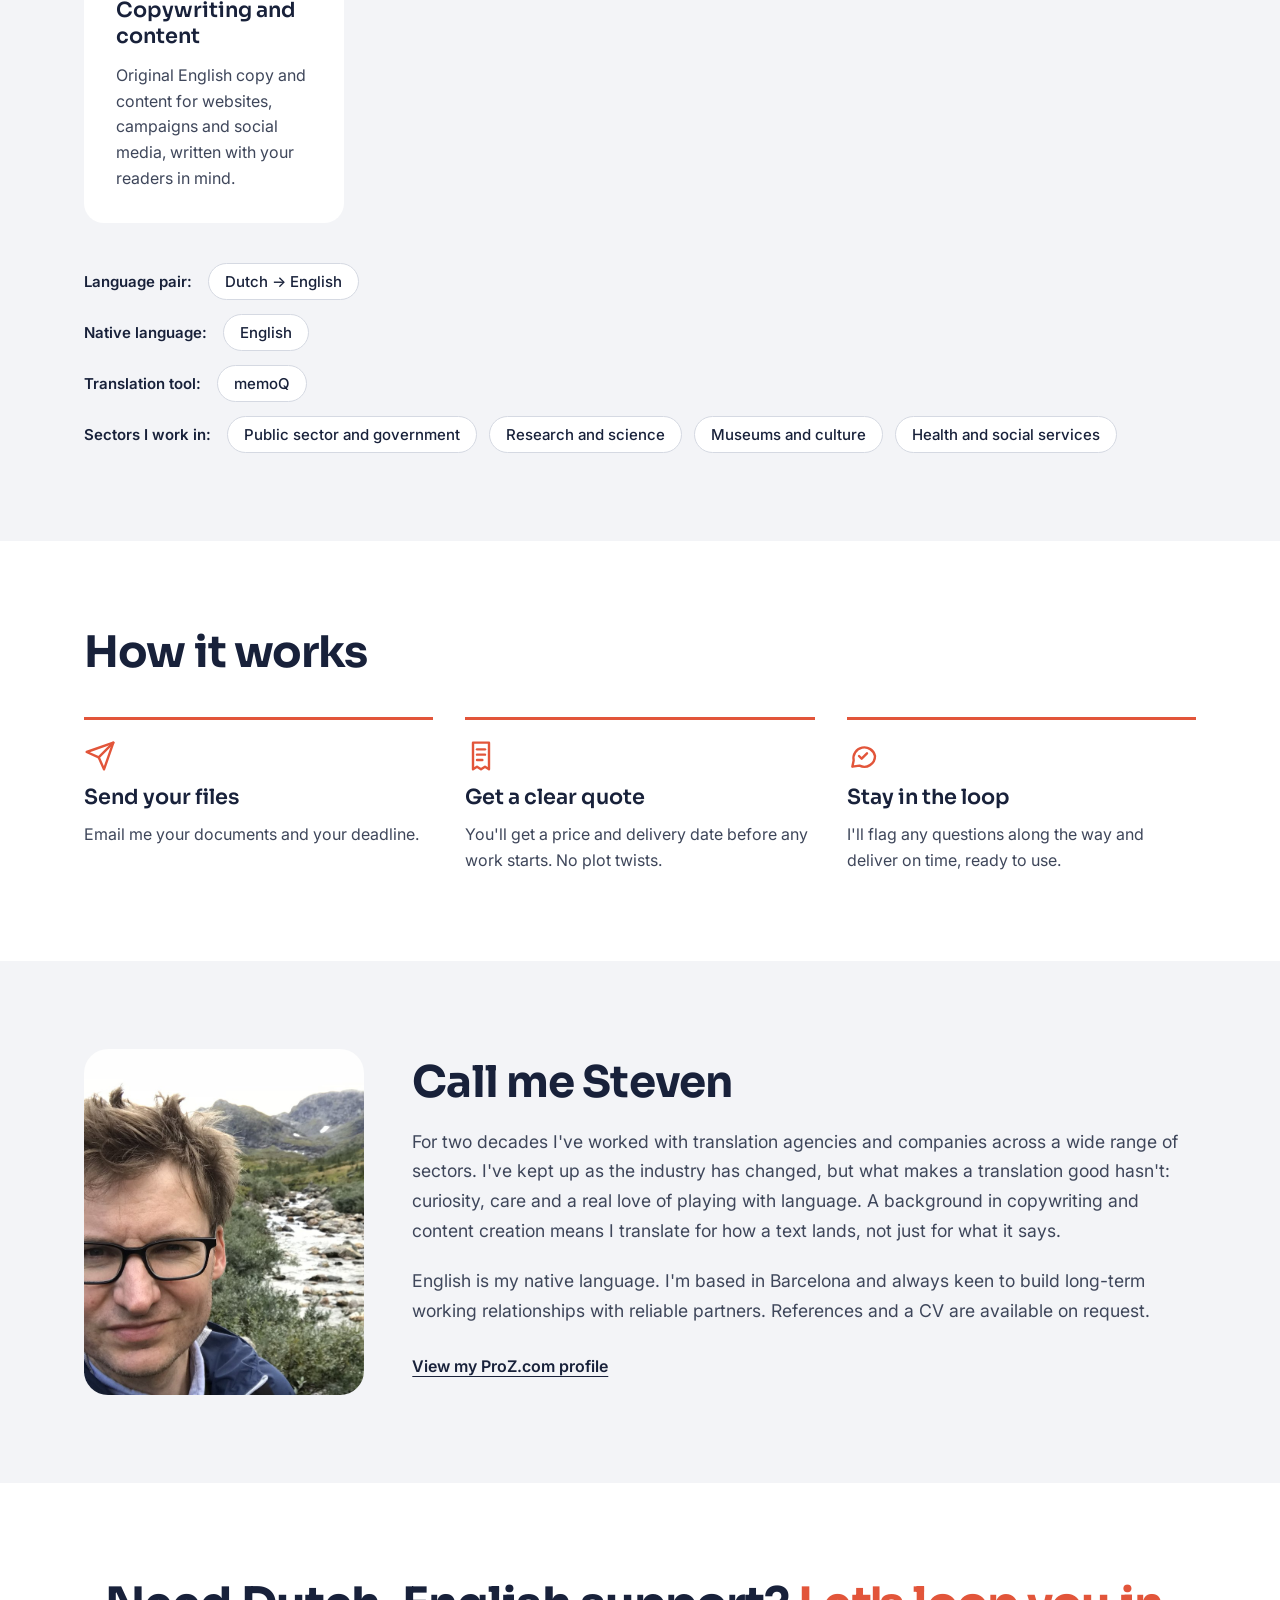
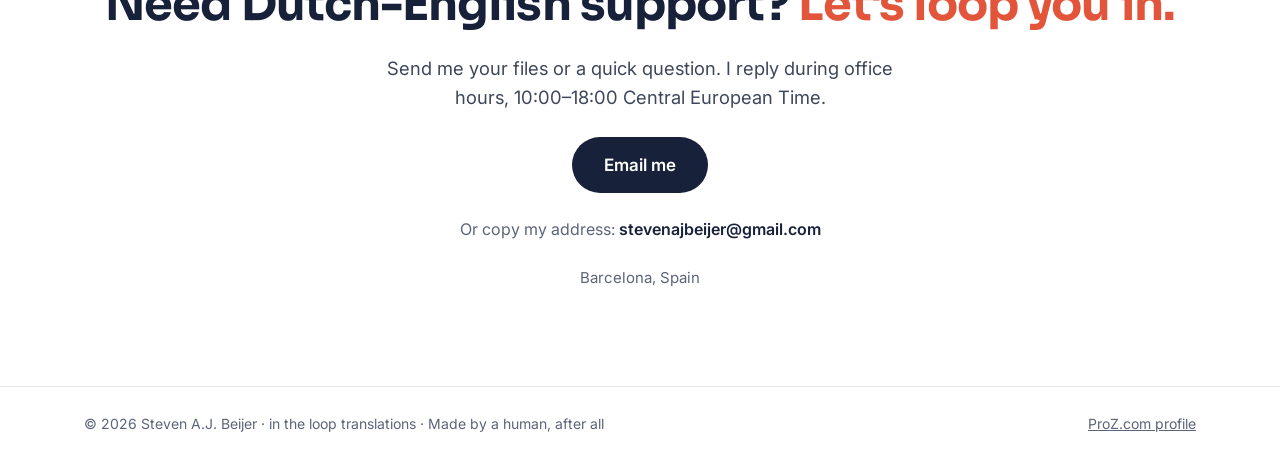
==== commit 224e479d: "Add Dutch homepage, credentials, availability and SEO basics - New nl/index.html (Dutch homepage) wi" ====
--- a/index.html
+++ b/index.html
@@ -3,8 +3,12 @@
 <head>
   <meta charset="utf-8">
   <meta name="viewport" content="width=device-width, initial-scale=1">
-  <title>in the loop translations – Steven A.J. Beijer, Dutch to English translator</title>
-  <meta name="description" content="Classic, fully human Dutch to English translation, editing, localisation and copywriting by Steven A.J. Beijer, based in Barcelona.">
+  <title>Dutch to English Translator – Steven A.J. Beijer | in the loop translations</title>
+  <meta name="description" content="Native English Dutch to English translator with two decades of experience. Classic, fully human translation, editing, localisation and copywriting by Steven A.J. Beijer, based in Barcelona.">
+  <link rel="canonical" href="https://stevenbeijer.com/">
+  <link rel="alternate" hreflang="en" href="https://stevenbeijer.com/">
+  <link rel="alternate" hreflang="nl" href="https://stevenbeijer.com/nl/">
+  <link rel="alternate" hreflang="x-default" href="https://stevenbeijer.com/">
   <meta property="og:title" content="in the loop translations – Steven A.J. Beijer">
   <meta property="og:description" content="Translation by a real person. A human in the loop.">
   <meta property="og:type" content="website">
@@ -14,7 +18,27 @@
   <link rel="preconnect" href="https://fonts.googleapis.com">
   <link rel="preconnect" href="https://fonts.gstatic.com" crossorigin>
   <link href="https://fonts.googleapis.com/css2?family=Sora:wght@400;600;700&amp;family=Inter:wght@400;500;600&amp;display=swap" rel="stylesheet">
-  <link rel="stylesheet" href="style.css?v=3">
+  <link rel="stylesheet" href="style.css?v=4">
+  <script type="application/ld+json">
+  {
+    "@context": "https://schema.org",
+    "@type": "ProfessionalService",
+    "name": "in the loop translations",
+    "description": "Dutch to English translation, revision, localisation, MT post-editing and copywriting by a native English translator.",
+    "url": "https://stevenbeijer.com/",
+    "image": "https://stevenbeijer.com/images/steven.jpg",
+    "email": "stevenajbeijer@gmail.com",
+    "address": { "@type": "PostalAddress", "addressLocality": "Barcelona", "addressCountry": "ES" },
+    "areaServed": "Worldwide",
+    "founder": {
+      "@type": "Person",
+      "name": "Steven A.J. Beijer",
+      "jobTitle": "Dutch to English translator",
+      "knowsLanguage": ["en", "nl"],
+      "sameAs": ["https://www.proz.com/profile/104658"]
+    }
+  }
+  </script>
 </head>
 <body>
 
@@ -31,6 +55,7 @@
       <a href="#how">How it works</a>
       <a href="#about">About</a>
       <a href="examples.html">Examples</a>
+      <a class="lang" href="nl/" hreflang="nl" lang="nl" aria-label="Nederlands">NL</a>
       <a class="btn btn-dark btn-small" href="mailto:stevenajbeijer@gmail.com?subject=Quote%20request">Request a quote</a>
     </div>
   </nav>
@@ -40,13 +65,14 @@
 
 <section id="top" class="wrap hero">
   <div class="hero-text">
-    <p class="eyebrow">Dutch → English · two decades of experience</p>
+    <p class="eyebrow">Dutch → English · native English · two decades of experience</p>
     <h1>Translation by a real person. <span class="accent">A human in the loop.</span></h1>
-    <p class="lead">I'm Steven A.J. Beijer, a Dutch-to-English translator based in Barcelona. Classic, fully human translation is still at the heart of what I do, from the first sentence to the last.</p>
+    <p class="lead">I'm Steven A.J. Beijer, a native English translator working from Dutch, based in Barcelona. Classic, fully human translation is still at the heart of what I do, from the first sentence to the last.</p>
     <div class="buttons">
       <a class="btn btn-dark" href="mailto:stevenajbeijer@gmail.com?subject=Quote%20request">Request a quote</a>
       <a class="btn btn-outline" href="#approach">See my approach</a>
     </div>
+    <p class="status">Currently taking on new projects</p>
   </div>
   <div class="hero-art">
     <svg viewBox="0 0 420 320" role="img" aria-label="A single line looping between a Dutch and an English speech bubble">
@@ -106,7 +132,7 @@
       <div class="card-dark">
         <svg class="icon" width="36" height="36" viewBox="0 0 24 24" aria-hidden="true"><path d="M12 19l7-7 3 3-7 7-3-3z"/><path d="M18 13l-1.5-7.5L2 2l3.5 14.5L13 18l5-5z"/><path d="M2 2l7.586 7.586"/><circle cx="11" cy="11" r="2"/></svg>
         <h3>Classic translation, done by hand</h3>
-        <p>Your text is translated the traditional way, by me, from start to finish. If your workflow uses modern translation tools, I'm at home there too.</p>
+        <p>Your text is translated the traditional way, by me, from start to finish. If your workflow uses translation tools such as memoQ, I'm at home there too.</p>
       </div>
       <div class="card-dark">
         <svg class="icon" width="36" height="36" viewBox="0 0 24 24" aria-hidden="true"><path d="M14 9a2 2 0 0 1-2 2H6l-4 4V4a2 2 0 0 1 2-2h8a2 2 0 0 1 2 2z"/><path d="M18 9h2a2 2 0 0 1 2 2v11l-4-4h-6a2 2 0 0 1-2-2v-1"/></svg>
@@ -156,16 +182,26 @@
         <p>Original English copy and content for websites, campaigns and social media, written with your readers in mind.</p>
       </div>
     </div>
-    <div class="chips">
-      <span class="chips-label">Language pair:</span>
-      <span class="chip">Dutch → English</span>
-    </div>
-    <div class="chips">
-      <span class="chips-label">Sectors I work in:</span>
-      <span class="chip">Public sector and government</span>
-      <span class="chip">Research and science</span>
-      <span class="chip">Museums and culture</span>
-      <span class="chip">Health and social services</span>
+    <div class="chip-rows">
+      <div class="chips">
+        <span class="chips-label">Language pair:</span>
+        <span class="chip">Dutch → English</span>
+      </div>
+      <div class="chips">
+        <span class="chips-label">Native language:</span>
+        <span class="chip">English</span>
+      </div>
+      <div class="chips">
+        <span class="chips-label">Translation tool:</span>
+        <span class="chip">memoQ</span>
+      </div>
+      <div class="chips">
+        <span class="chips-label">Sectors I work in:</span>
+        <span class="chip">Public sector and government</span>
+        <span class="chip">Research and science</span>
+        <span class="chip">Museums and culture</span>
+        <span class="chip">Health and social services</span>
+      </div>
     </div>
   </div>
 </section>
@@ -199,7 +235,7 @@
     <div class="about-text">
       <h2 class="h2">Call me Steven</h2>
       <p>For two decades I've worked with translation agencies and companies across a wide range of sectors. I've kept up as the industry has changed, but what makes a translation good hasn't: curiosity, care and a real love of playing with language. A background in copywriting and content creation means I translate for how a text lands, not just for what it says.</p>
-      <p>I'm based in Barcelona and always keen to build long-term working relationships with reliable partners. References and a CV are available on request.</p>
+      <p>English is my native language. I'm based in Barcelona and always keen to build long-term working relationships with reliable partners. References and a CV are available on request.</p>
       <a class="text-link" href="https://www.proz.com/profile/104658">View my ProZ.com profile</a>
     </div>
   </div>
@@ -208,7 +244,8 @@
 <section id="contact" class="wrap contact">
   <h2 class="h2 h2-big">Need Dutch-English support? <span class="accent">Let's loop you in.</span></h2>
   <p>Send me your files or a quick question. I reply during office hours, 10:00–18:00 Central European Time.</p>
-  <a class="btn btn-dark btn-large" href="mailto:stevenajbeijer@gmail.com?subject=Quote%20request">stevenajbeijer@gmail.com</a>
+  <a class="btn btn-dark btn-large" href="mailto:stevenajbeijer@gmail.com?subject=Quote%20request">Email me</a>
+  <p class="email-plain">Or copy my address: <span class="email-text">stevenajbeijer@gmail.com</span></p>
   <p class="place">Barcelona, Spain</p>
 </section>
 
--- a/style.css
+++ b/style.css
@@ -63,6 +63,11 @@
 .btn-small { padding: 12px 20px; font-size: 15px; }
 .btn-large { padding: 18px 32px; font-size: 17px; }
 .menu a.btn { padding: 12px 20px; }
+.menu a.lang {
+  font-size: 13px; font-weight: 600; letter-spacing: 0.08em;
+  border: 1px solid var(--chip-line); border-radius: 999px; padding: 6px 10px;
+}
+.menu a.lang:hover { border-color: var(--hover); }
 
 .eyebrow { font-size: 14px; font-weight: 600; letter-spacing: 0.14em; text-transform: uppercase; color: var(--muted); }
 .h2 { font-weight: 700; font-size: clamp(2rem, 3.4vw, 2.75rem); letter-spacing: -0.02em; line-height: 1.1; }
@@ -75,6 +80,8 @@
 .hero h1 .accent { display: block; }
 .lead { font-size: 1.2rem; line-height: 1.6; color: var(--body); max-width: 580px; }
 .buttons { display: flex; flex-wrap: wrap; gap: 12px; }
+.status { display: flex; align-items: center; gap: 10px; font-size: 15px; font-weight: 500; color: var(--body); }
+.status::before { content: ""; width: 10px; height: 10px; border-radius: 50%; background: #2E9E6A; box-shadow: 0 0 0 4px rgba(46, 158, 106, 0.18); flex-shrink: 0; }
 .hero-art { flex: 1 1 340px; min-width: 0; display: flex; justify-content: center; }
 .hero-art svg { width: 100%; max-width: 440px; height: auto; }
 
@@ -114,6 +121,7 @@
 .card { background: #FFFFFF; border-radius: 20px; padding: 32px; display: flex; flex-direction: column; gap: 14px; }
 .card h3 { font-weight: 600; font-size: 1.3rem; }
 .card p { font-size: 1rem; line-height: 1.6; color: var(--body); }
+.chip-rows { display: flex; flex-direction: column; gap: 14px; }
 .chips { display: flex; flex-wrap: wrap; align-items: center; gap: 12px; }
 .chips-label { font-size: 15px; font-weight: 600; margin-right: 4px; }
 .chip { background: #FFFFFF; border: 1px solid var(--chip-line); border-radius: 999px; padding: 8px 16px; font-size: 15px; font-weight: 500; }
@@ -138,6 +146,17 @@
 .contact p { font-size: 1.15rem; line-height: 1.6; color: var(--body); max-width: 560px; }
 .contact .place { font-size: 15px; color: var(--muted); }
 .contact .btn { overflow-wrap: anywhere; }
+.contact .email-plain, .cta .email-plain { font-size: 1rem; color: var(--muted); }
+.cta .email-plain { color: var(--on-dark-muted); }
+.email-text { font-weight: 600; color: var(--ink); user-select: all; -webkit-user-select: all; overflow-wrap: anywhere; }
+.dark .email-text { color: #FFFFFF; }
+
+/* Testimonials */
+.quotes { display: grid; grid-template-columns: repeat(auto-fit, minmax(min(300px, 100%), 1fr)); gap: 24px; }
+.quote { margin: 0; background: #FFFFFF; border-radius: 20px; padding: 32px; display: flex; flex-direction: column; gap: 16px; }
+.quote p { font-size: 1.05rem; line-height: 1.65; color: var(--body); }
+.quote p::before { content: "“"; } .quote p::after { content: "”"; }
+.quote cite { font-style: normal; font-size: 14px; font-weight: 600; color: var(--muted); }
 
 /* Footer */
 .site-footer { border-top: 1px solid var(--line); }
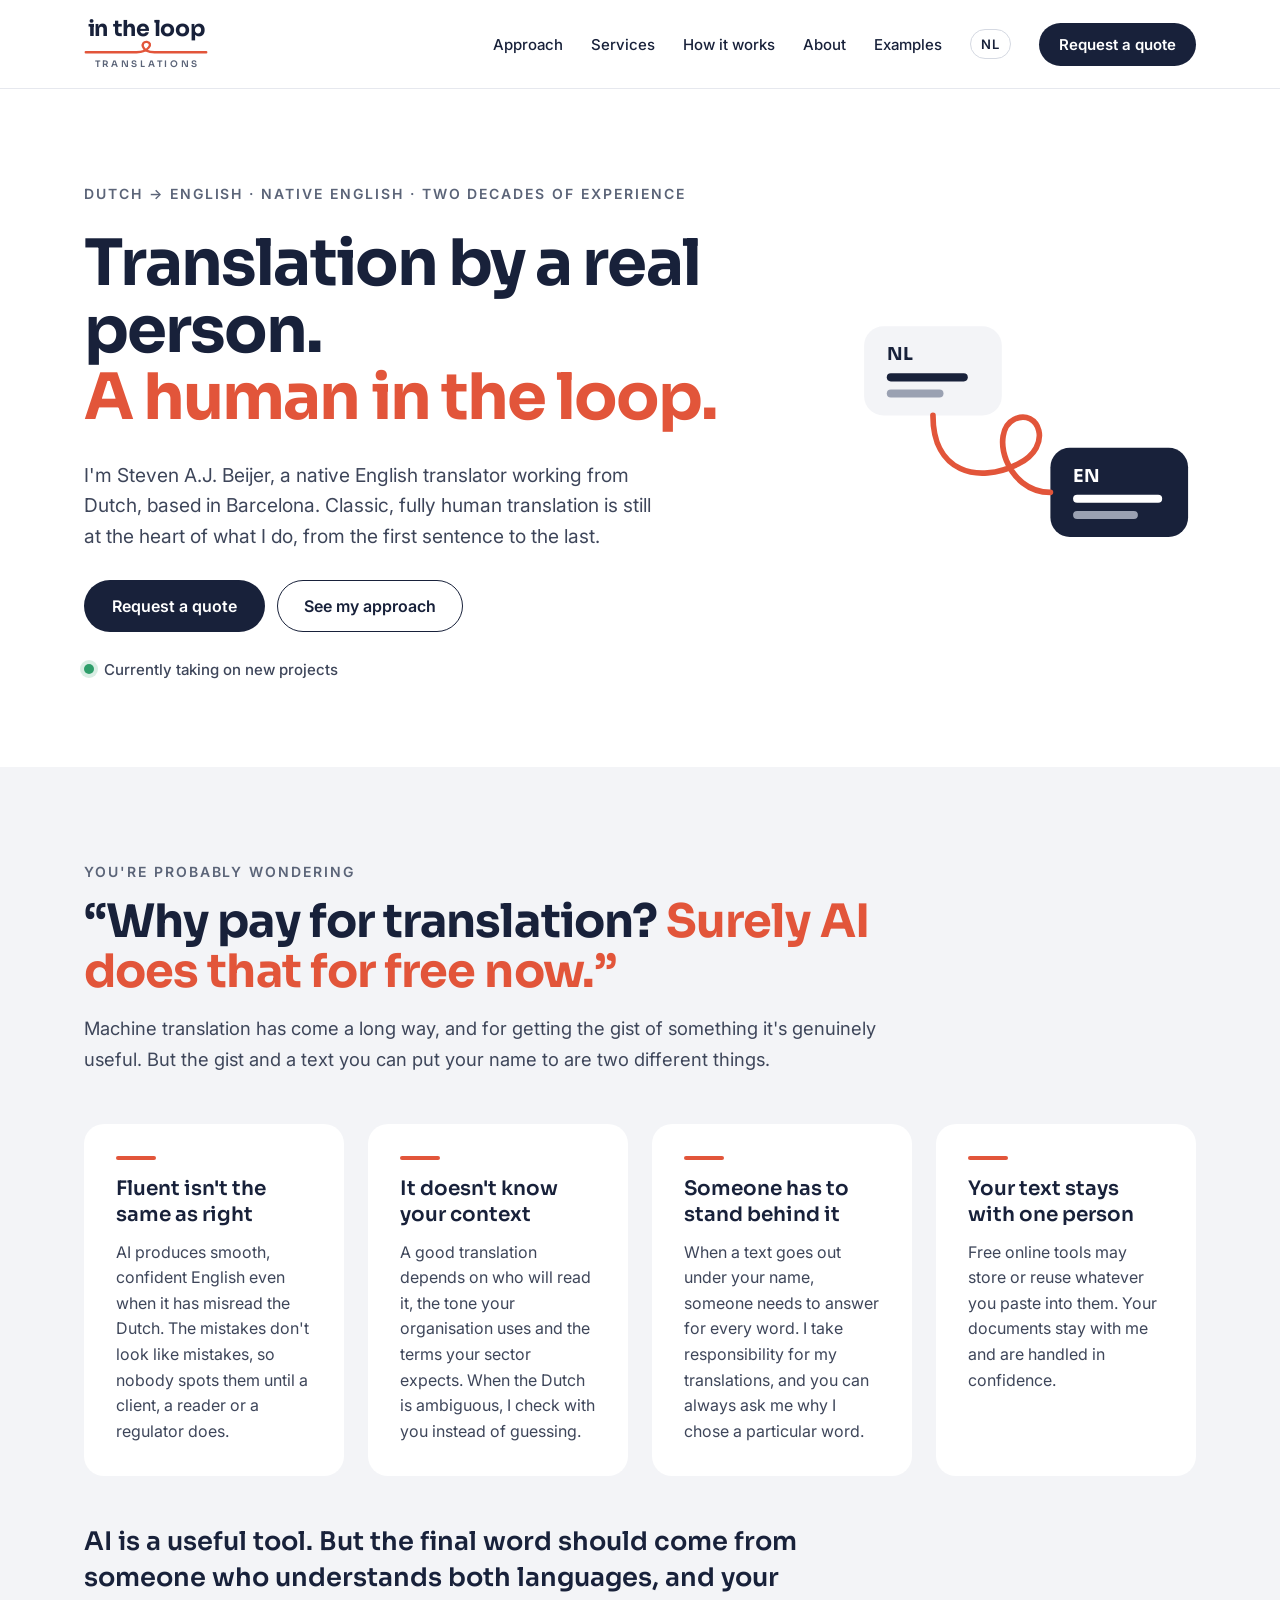
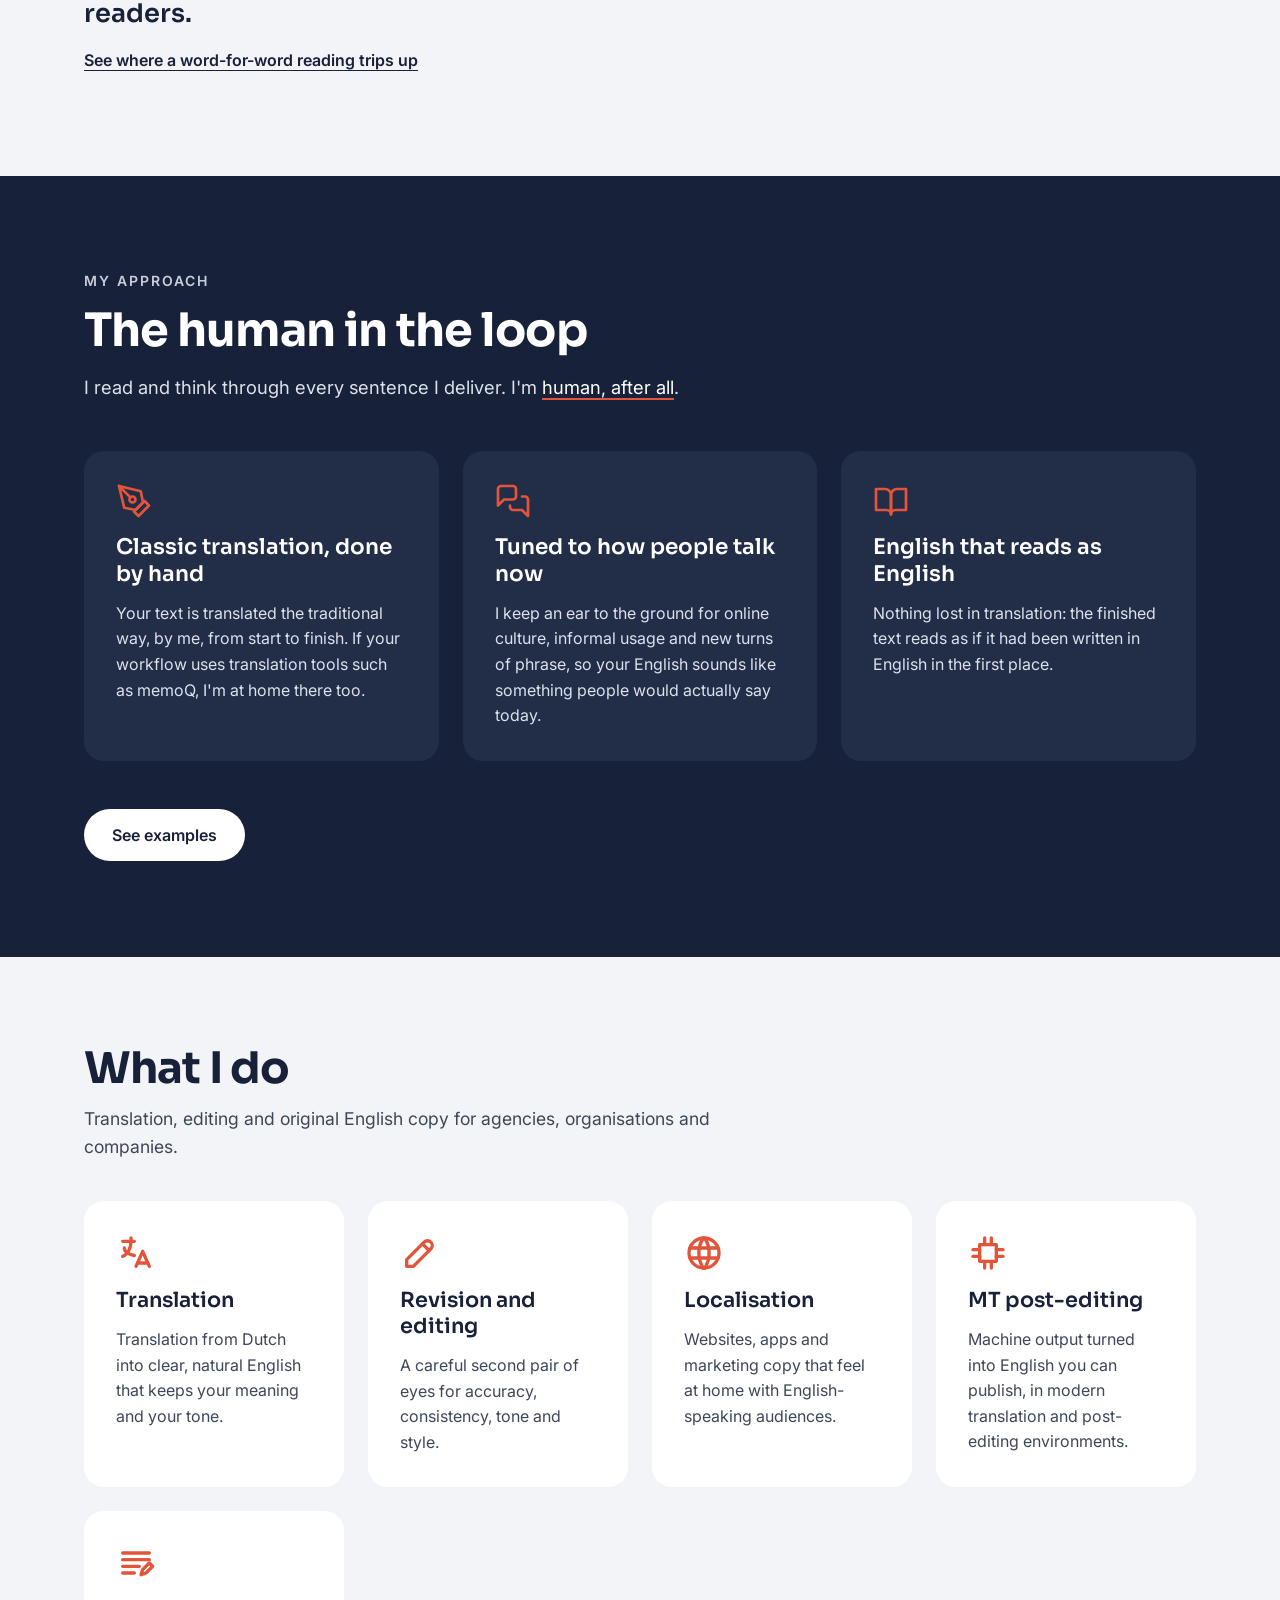
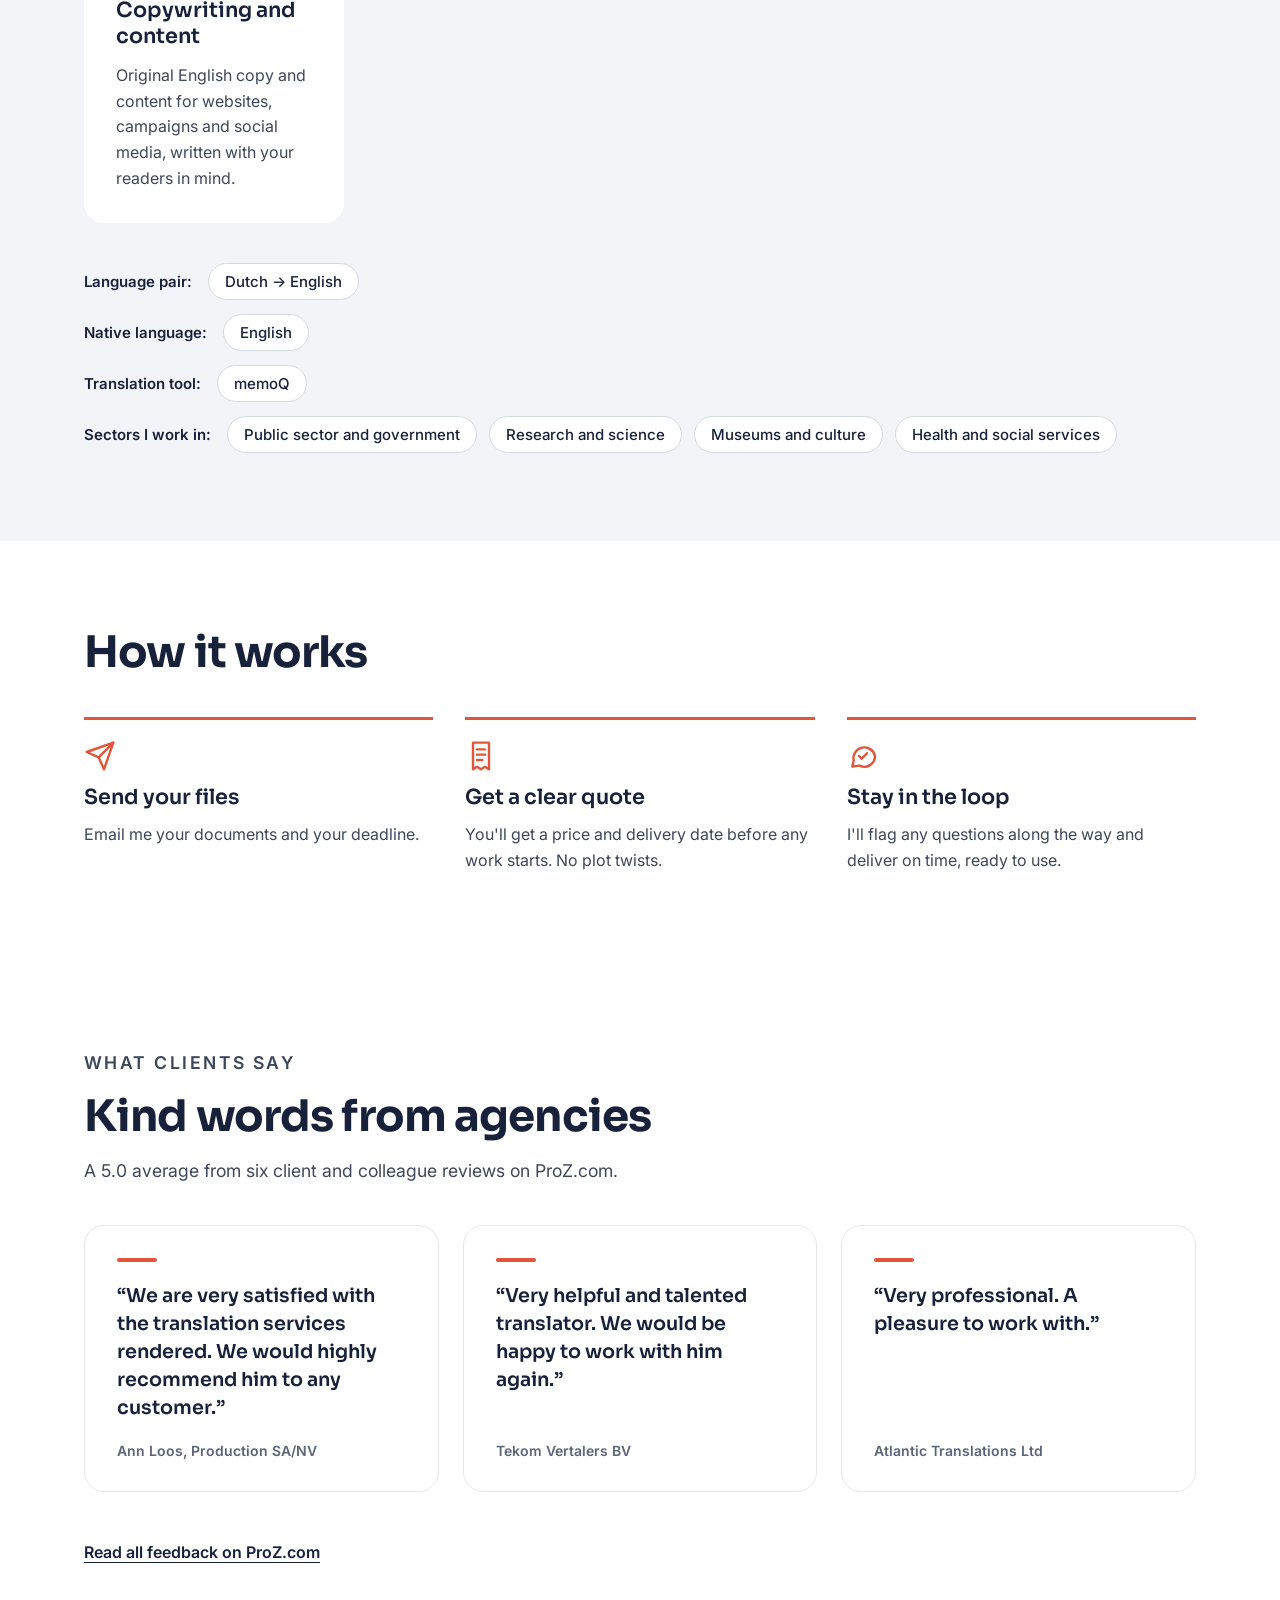
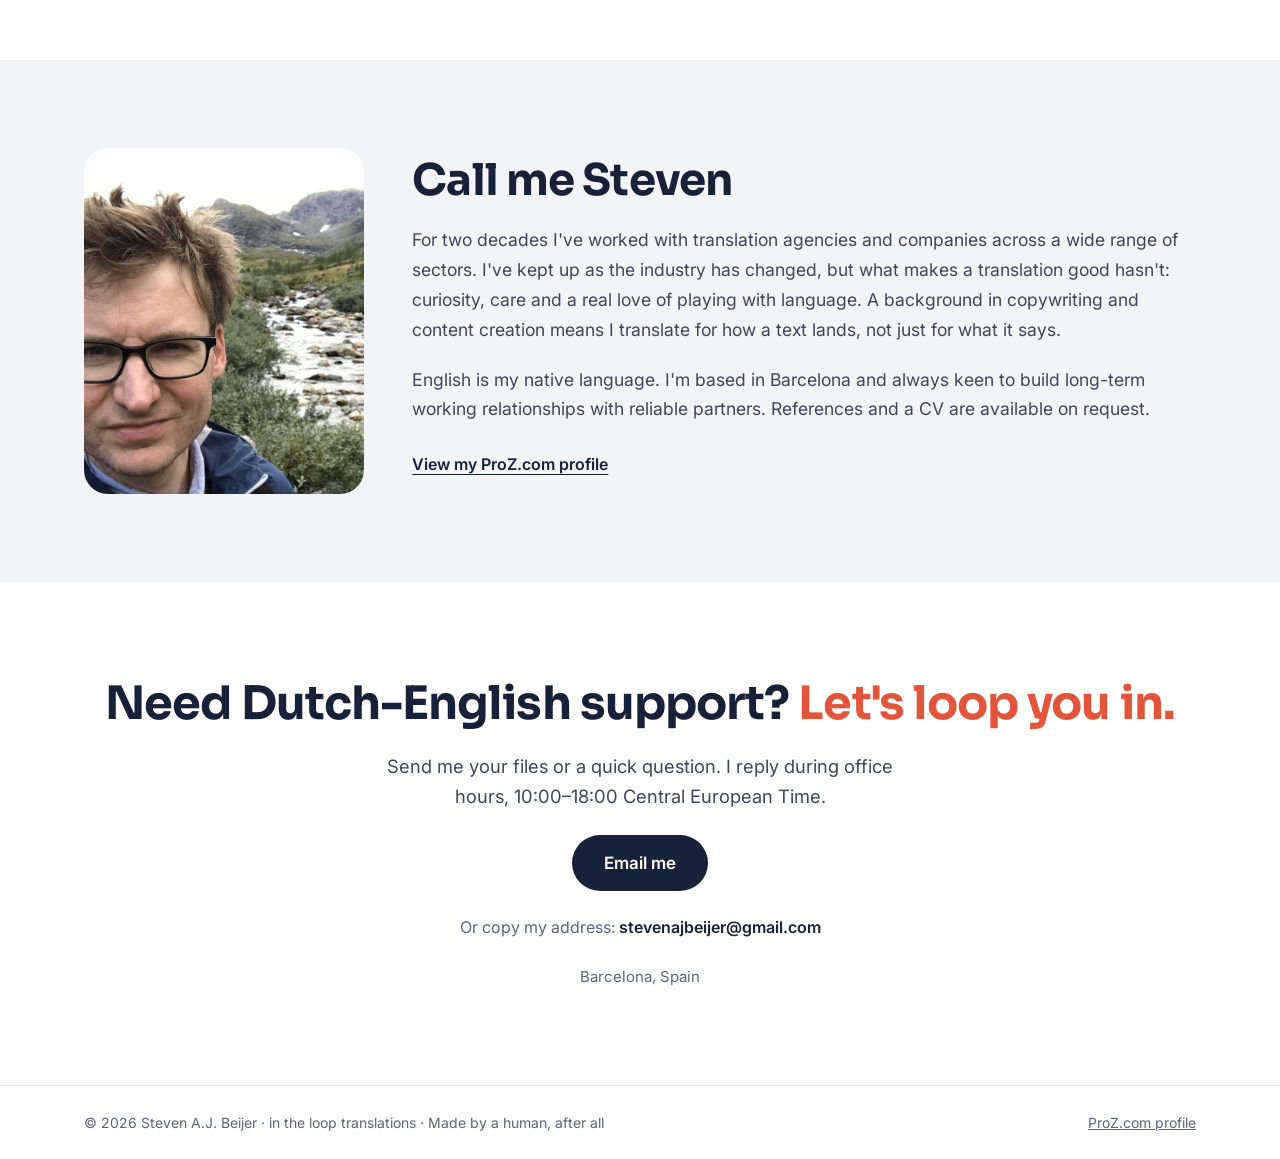
==== commit 3a25efe7: "Add client testimonials from ProZ.com feedback Three quotes plus the 5.0 rating, on both the English" ====
--- a/index.html
+++ b/index.html
@@ -5,6 +5,7 @@
   <meta name="viewport" content="width=device-width, initial-scale=1">
   <title>Dutch to English Translator – Steven A.J. Beijer | in the loop translations</title>
   <meta name="description" content="Native English Dutch to English translator with two decades of experience. Classic, fully human translation, editing, localisation and copywriting by Steven A.J. Beijer, based in Barcelona.">
+  <meta name="google-site-verification" content="jXHIy6rig-aIl_Q92txZKALK2RQDdYUzLMxH7JqaufA">
   <link rel="canonical" href="https://stevenbeijer.com/">
   <link rel="alternate" hreflang="en" href="https://stevenbeijer.com/">
   <link rel="alternate" hreflang="nl" href="https://stevenbeijer.com/nl/">
@@ -18,7 +19,7 @@
   <link rel="preconnect" href="https://fonts.googleapis.com">
   <link rel="preconnect" href="https://fonts.gstatic.com" crossorigin>
   <link href="https://fonts.googleapis.com/css2?family=Sora:wght@400;600;700&amp;family=Inter:wght@400;500;600&amp;display=swap" rel="stylesheet">
-  <link rel="stylesheet" href="style.css?v=4">
+  <link rel="stylesheet" href="style.css?v=5">
   <script type="application/ld+json">
   {
     "@context": "https://schema.org",
@@ -227,6 +228,29 @@
   </ol>
 </section>
 
+<section id="testimonials" class="wrap testimonials">
+  <div class="section-head">
+    <p class="eyebrow">What clients say</p>
+    <h2 class="h2">Kind words from agencies</h2>
+    <p>A 5.0 average from six client and colleague reviews on ProZ.com.</p>
+  </div>
+  <div class="quotes">
+    <figure class="quote">
+      <blockquote><p>“We are very satisfied with the translation services rendered. We would highly recommend him to any customer.”</p></blockquote>
+      <figcaption>Ann Loos, Production SA/NV</figcaption>
+    </figure>
+    <figure class="quote">
+      <blockquote><p>“Very helpful and talented translator. We would be happy to work with him again.”</p></blockquote>
+      <figcaption>Tekom Vertalers BV</figcaption>
+    </figure>
+    <figure class="quote">
+      <blockquote><p>“Very professional. A pleasure to work with.”</p></blockquote>
+      <figcaption>Atlantic Translations Ltd</figcaption>
+    </figure>
+  </div>
+  <a class="text-link" href="https://www.proz.com/feedback-card/104658">Read all feedback on ProZ.com</a>
+</section>
+
 <section id="about" class="soft">
   <div class="wrap about">
     <div class="about-photo">
--- a/style.css
+++ b/style.css
@@ -152,11 +152,14 @@
 .dark .email-text { color: #FFFFFF; }
 
 /* Testimonials */
+.testimonials { padding-top: 88px; padding-bottom: 88px; display: flex; flex-direction: column; gap: 40px; }
+.testimonials .section-head p { font-size: 1.1rem; line-height: 1.6; color: var(--body); }
 .quotes { display: grid; grid-template-columns: repeat(auto-fit, minmax(min(300px, 100%), 1fr)); gap: 24px; }
-.quote { margin: 0; background: #FFFFFF; border-radius: 20px; padding: 32px; display: flex; flex-direction: column; gap: 16px; }
-.quote p { font-size: 1.05rem; line-height: 1.65; color: var(--body); }
-.quote p::before { content: "“"; } .quote p::after { content: "”"; }
-.quote cite { font-style: normal; font-size: 14px; font-weight: 600; color: var(--muted); }
+.quote { margin: 0; border: 1px solid var(--line); border-radius: 20px; padding: 32px; display: flex; flex-direction: column; justify-content: space-between; gap: 20px; }
+.quote::before { content: ""; width: 40px; height: 4px; border-radius: 2px; background: var(--accent); }
+.quote blockquote { margin: 0; flex-grow: 1; }
+.quote blockquote p { font-family: var(--sora); font-weight: 600; font-size: 1.2rem; line-height: 1.45; }
+.quote figcaption { font-size: 14px; font-weight: 600; color: var(--muted); }
 
 /* Footer */
 .site-footer { border-top: 1px solid var(--line); }
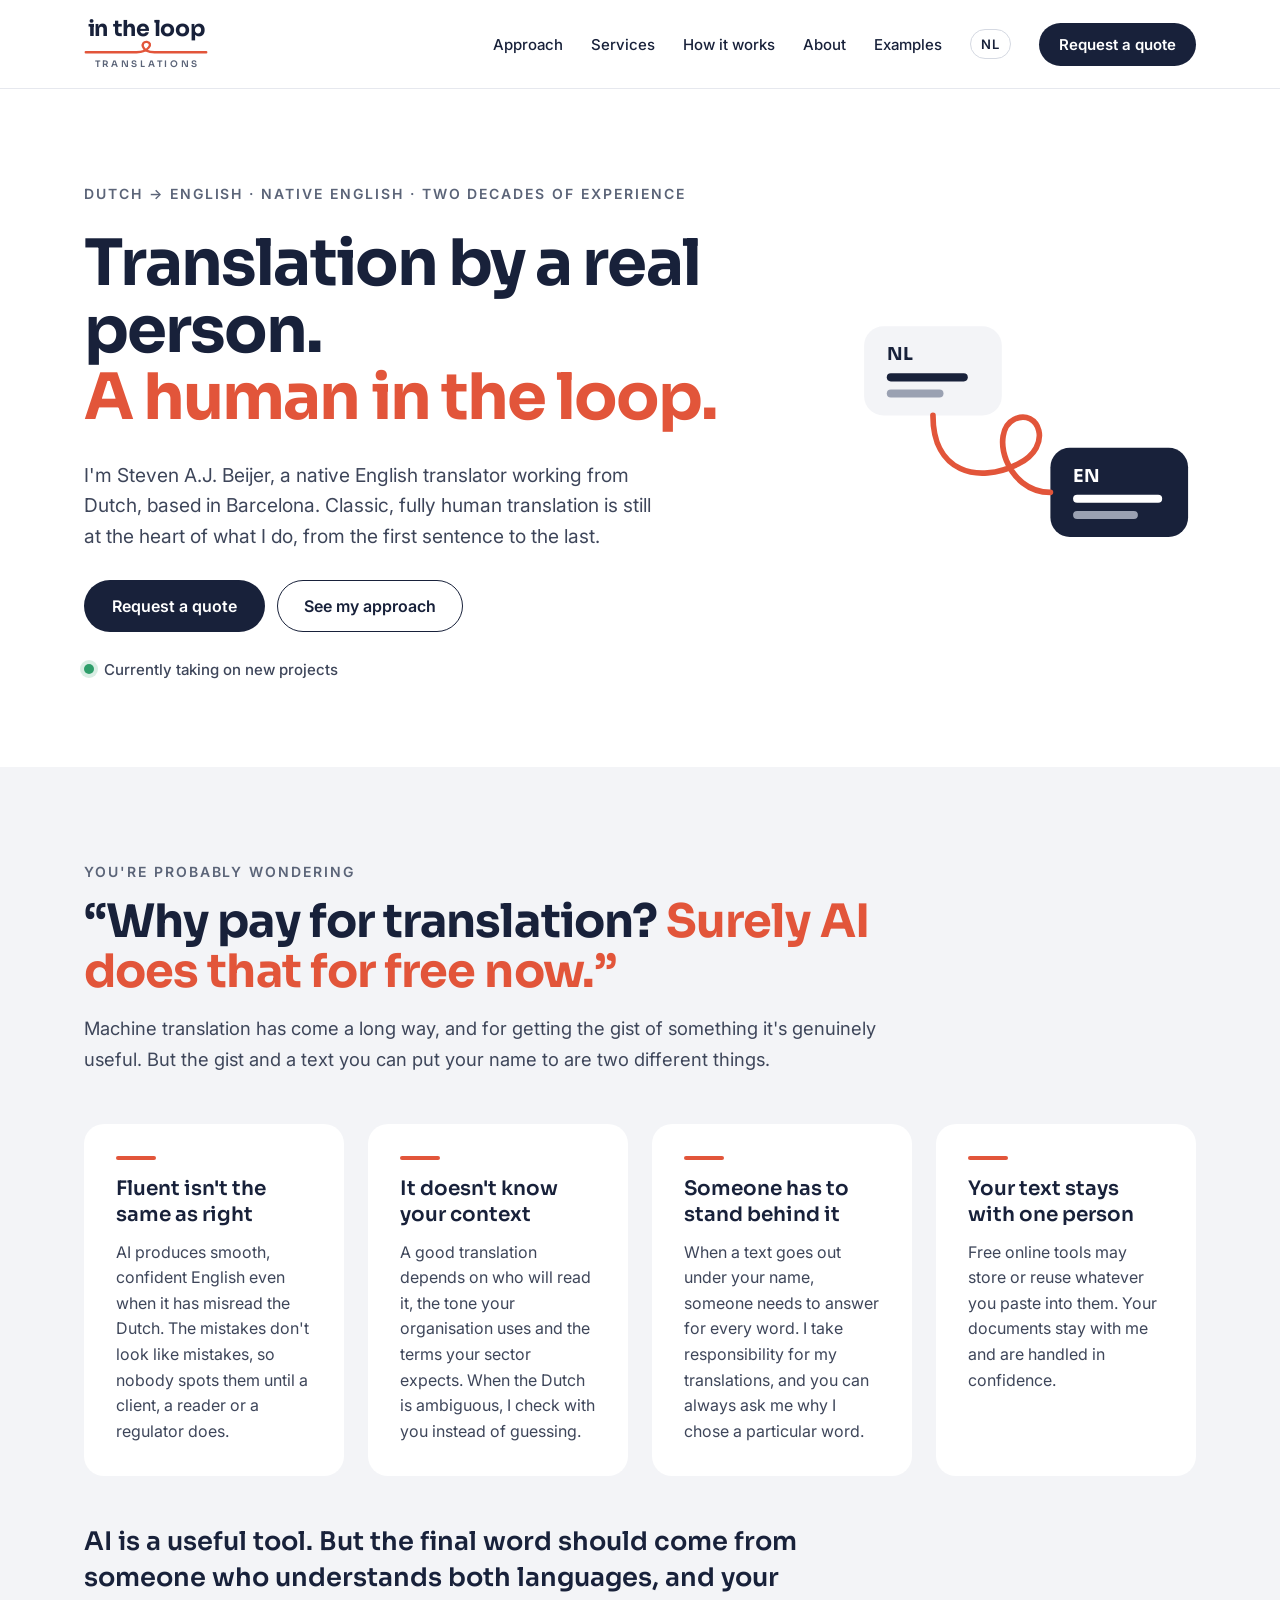
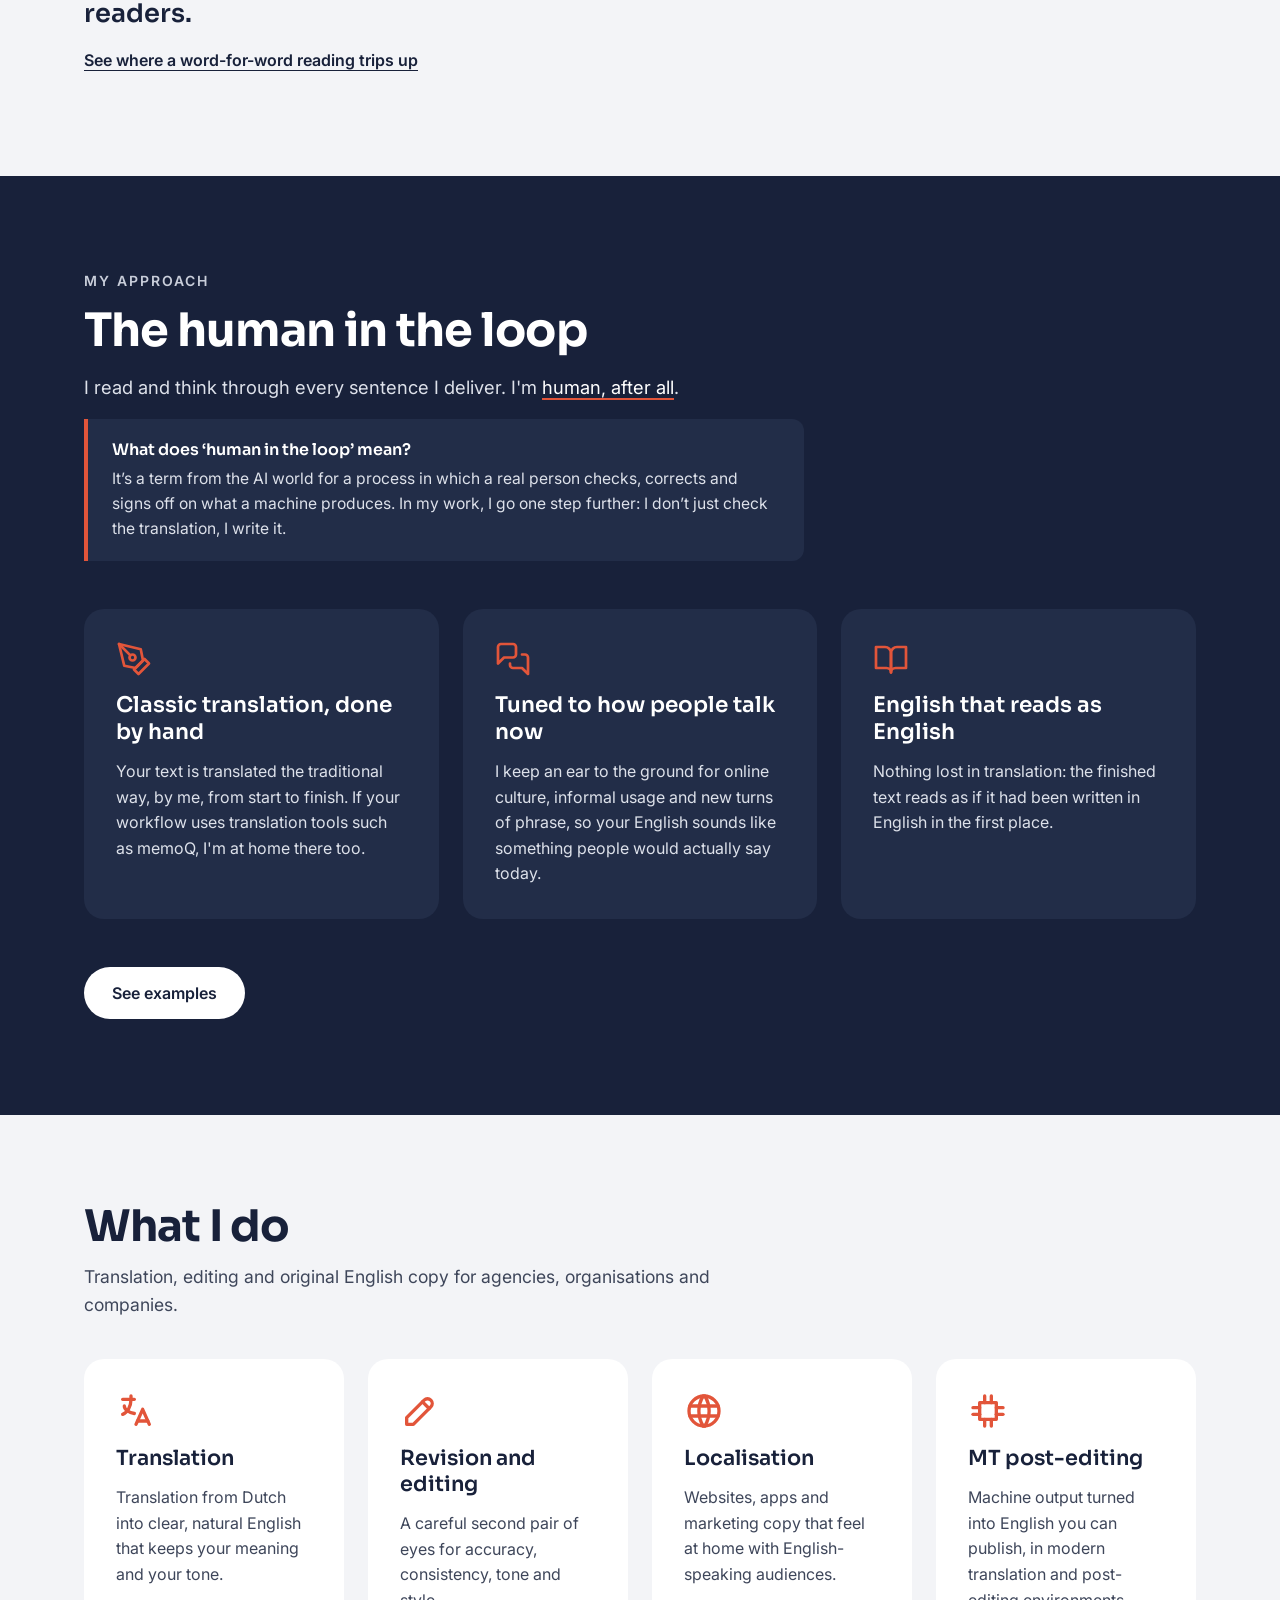
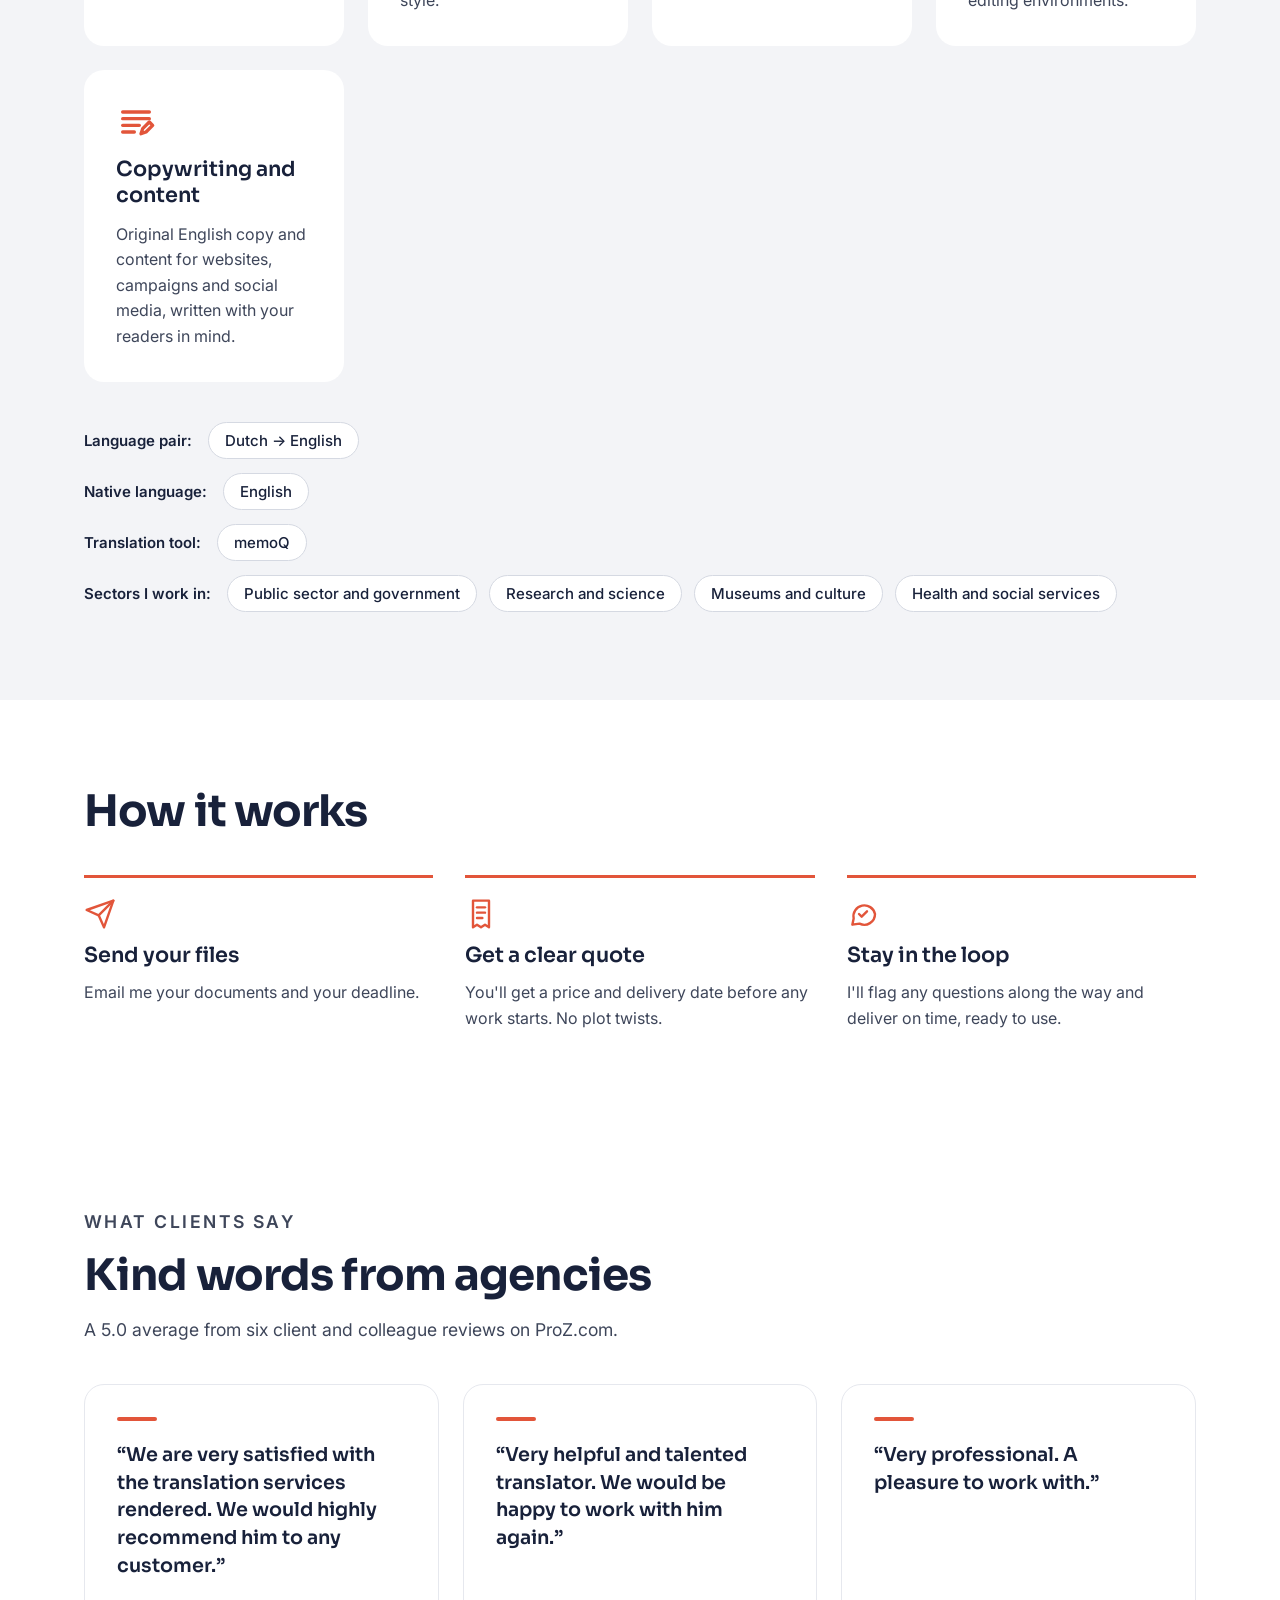
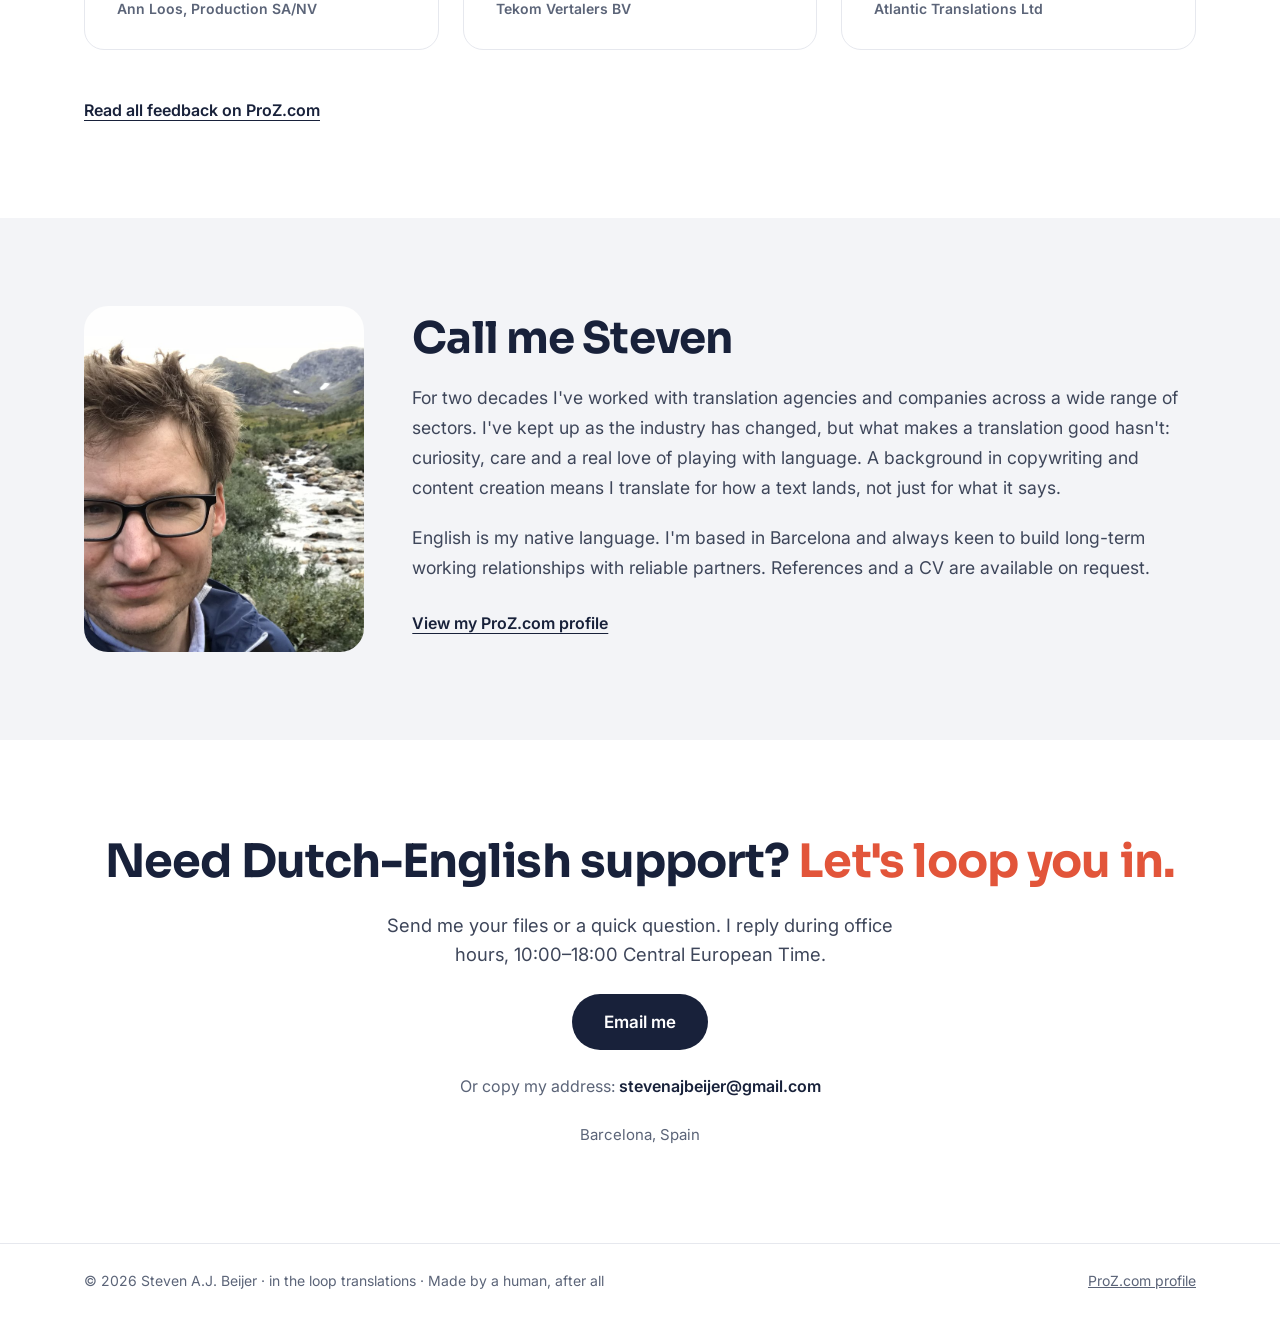
==== commit 4fae8942: "Add 'human in the loop' definition box to approach section (EN and NL) Co-Authored-By: Claude Opus 5" ====
--- a/index.html
+++ b/index.html
@@ -128,6 +128,10 @@
       <p class="eyebrow">My approach</p>
       <h2 class="h2 h2-big">The human in the loop</h2>
       <p class="intro">I read and think through every sentence I deliver. I'm <a href="https://open.spotify.com/search/Daft%20Punk%20Human%20After%20All" target="_blank" rel="noopener" title="Daft Punk, Human After All (2005)">human, after all</a>.</p>
+      <aside class="definition" aria-label="Definition">
+        <p class="definition-title">What does &lsquo;human in the loop&rsquo; mean?</p>
+        <p>It&rsquo;s a term from the AI world for a process in which a real person checks, corrects and signs off on what a machine produces. In my work, I go one step further: I don&rsquo;t just check the translation, I write it.</p>
+      </aside>
     </div>
     <div class="cards">
       <div class="card-dark">
--- a/style.css
+++ b/style.css
@@ -93,6 +93,9 @@
 .dark .eyebrow { color: var(--on-dark-muted); }
 .approach .intro { font-size: 1.15rem; line-height: 1.7; color: var(--on-dark); }
 .approach .intro a { text-decoration-color: var(--accent); text-decoration-thickness: 2px; text-underline-offset: 4px; }
+.definition { background: var(--ink-2); border-left: 4px solid var(--accent); border-radius: 0 12px 12px 0; padding: 20px 24px; display: flex; flex-direction: column; gap: 6px; }
+.definition-title { font-family: var(--sora); font-weight: 600; font-size: 1rem; color: #FFFFFF; }
+.definition p:not(.definition-title) { font-size: 0.98rem; line-height: 1.6; color: var(--on-dark); }
 .cards { display: grid; grid-template-columns: repeat(auto-fit, minmax(260px, 1fr)); gap: 24px; }
 .card-dark { background: var(--ink-2); border-radius: 20px; padding: 32px; display: flex; flex-direction: column; gap: 14px; }
 .icon { fill: none; stroke: var(--accent); stroke-width: 1.8; stroke-linecap: round; stroke-linejoin: round; flex-shrink: 0; }
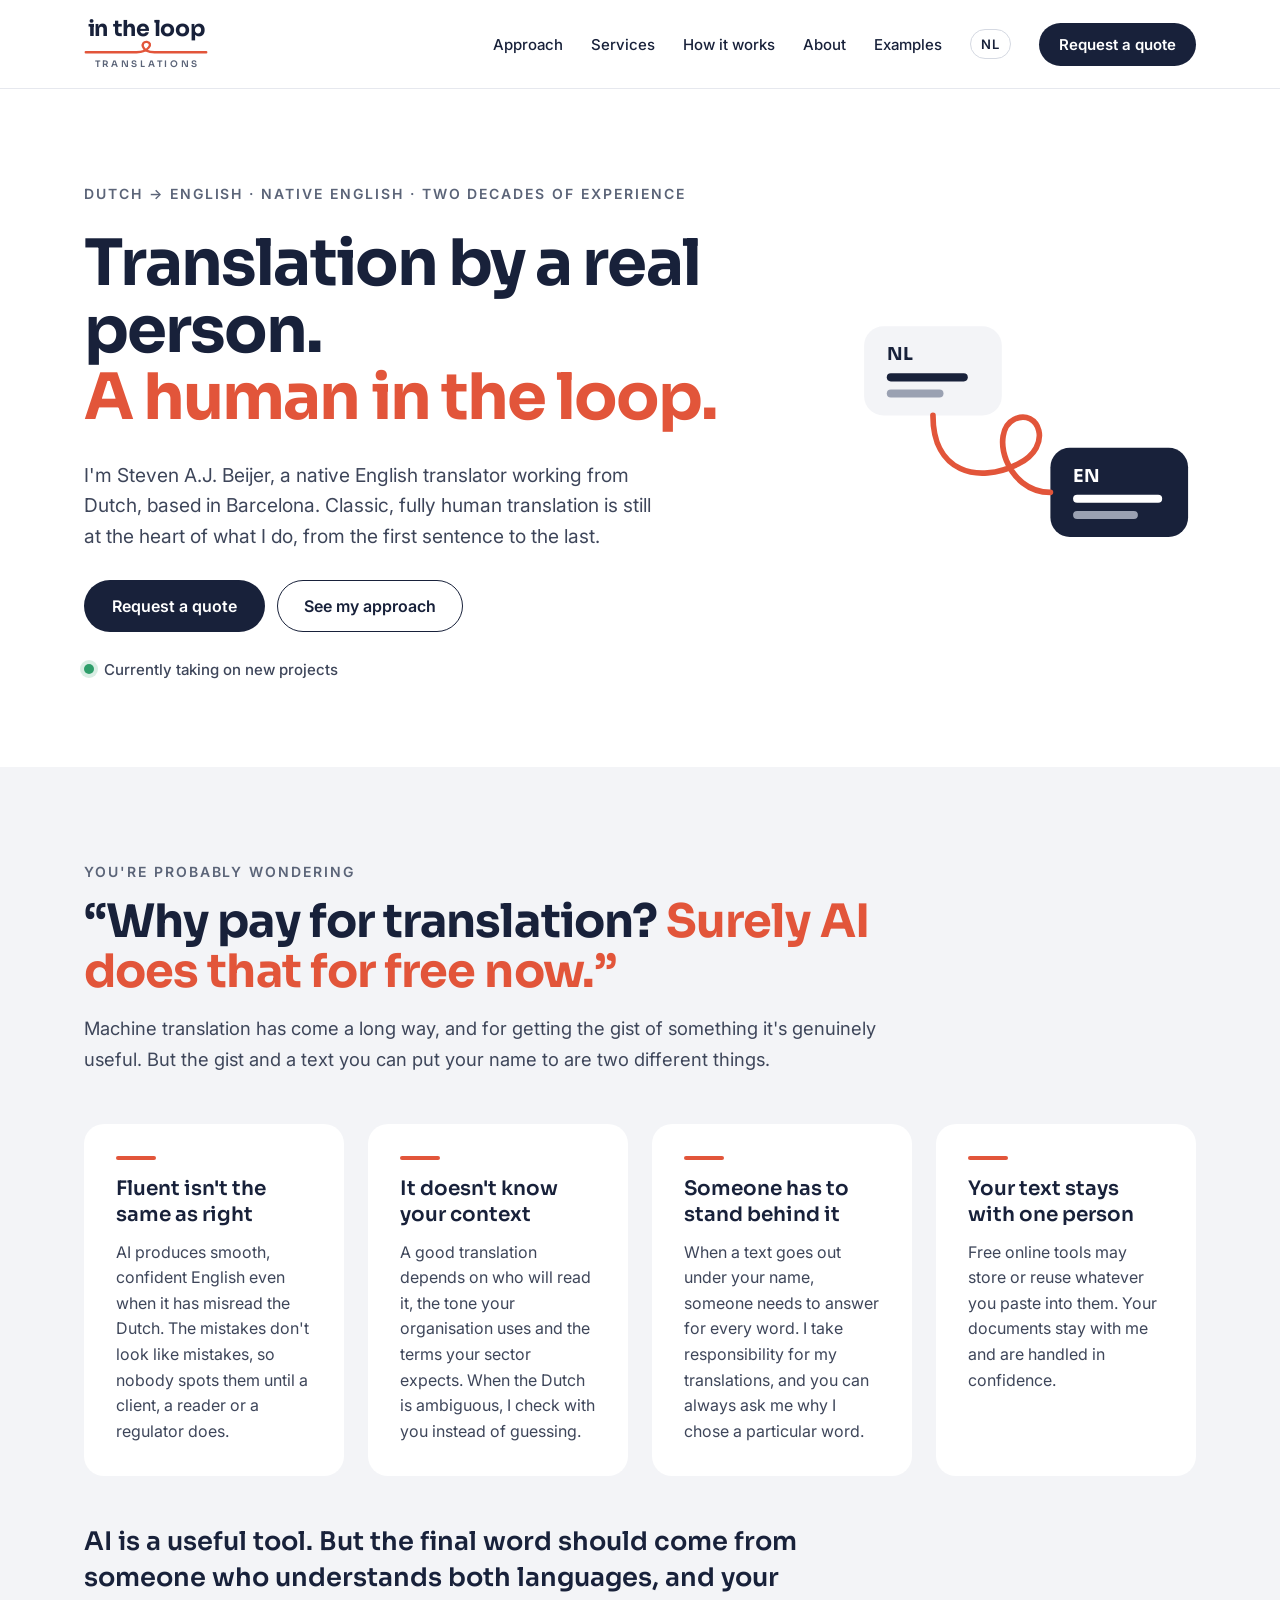
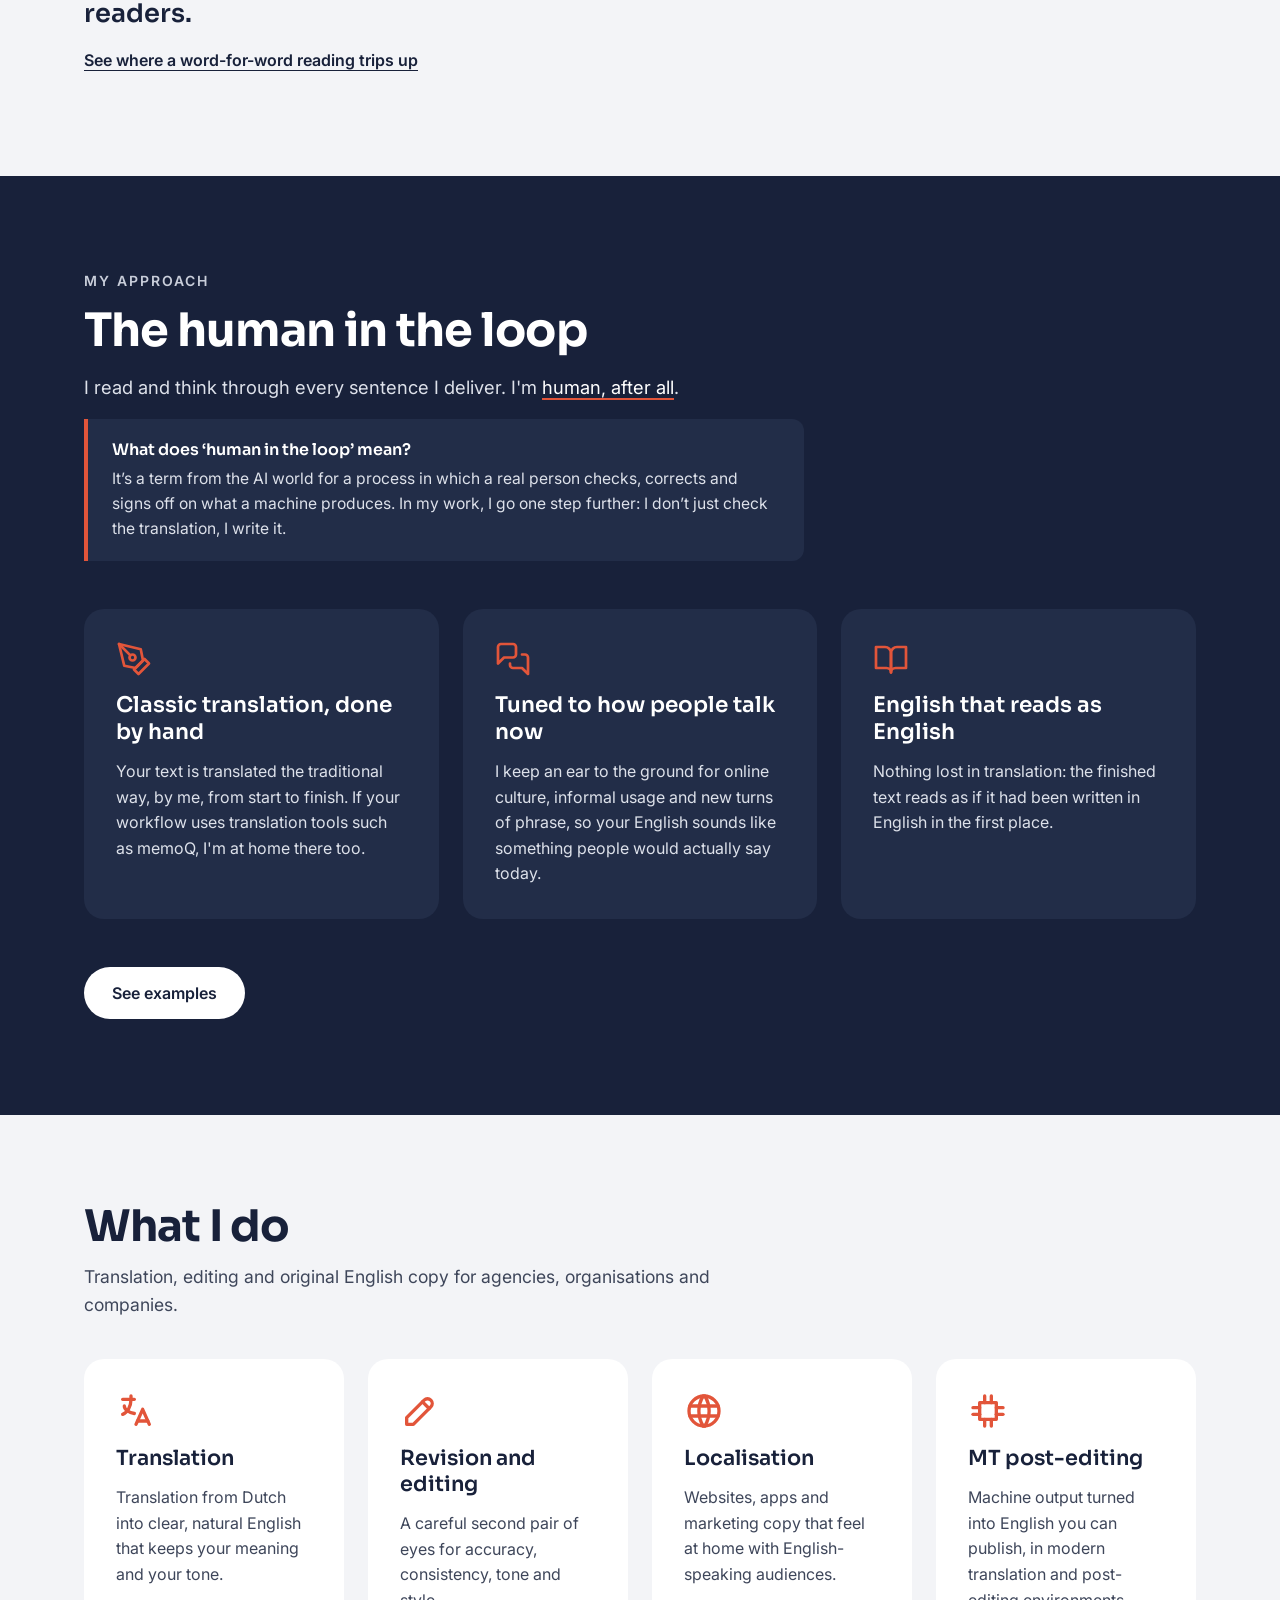
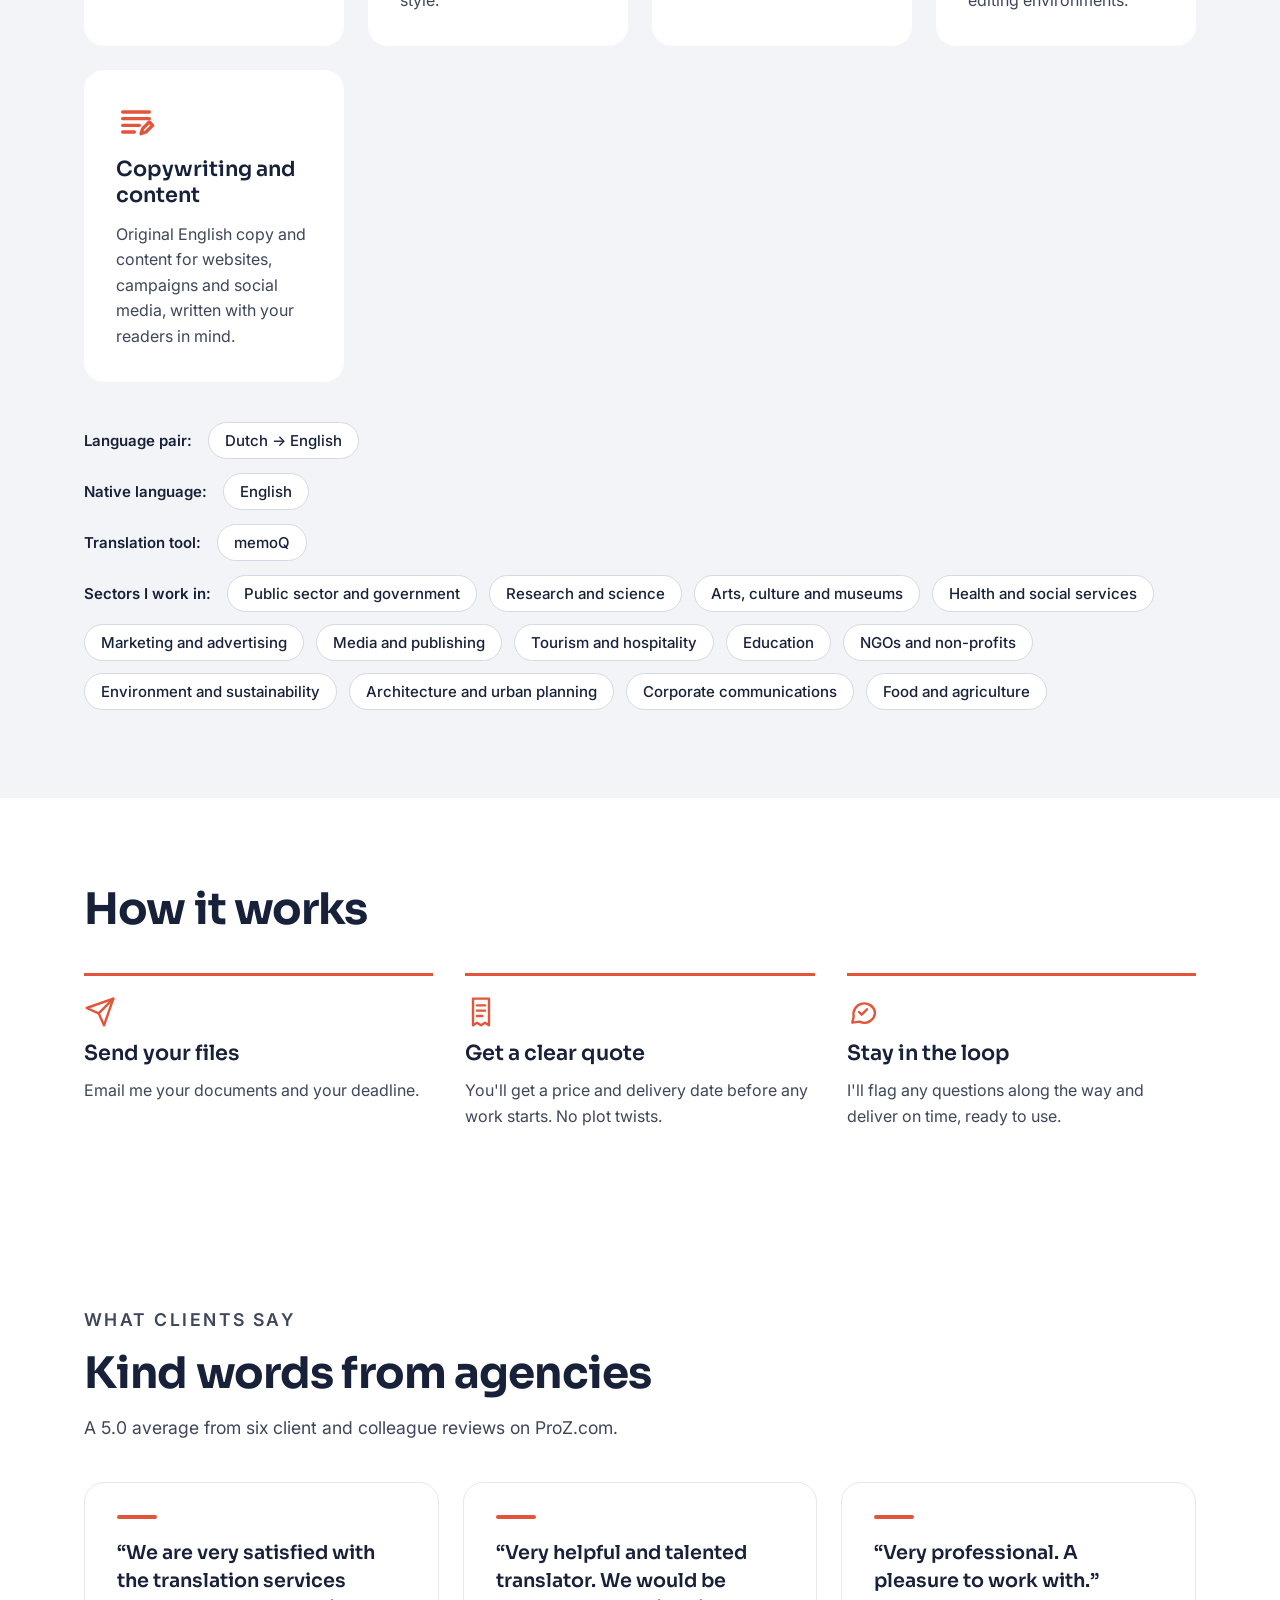
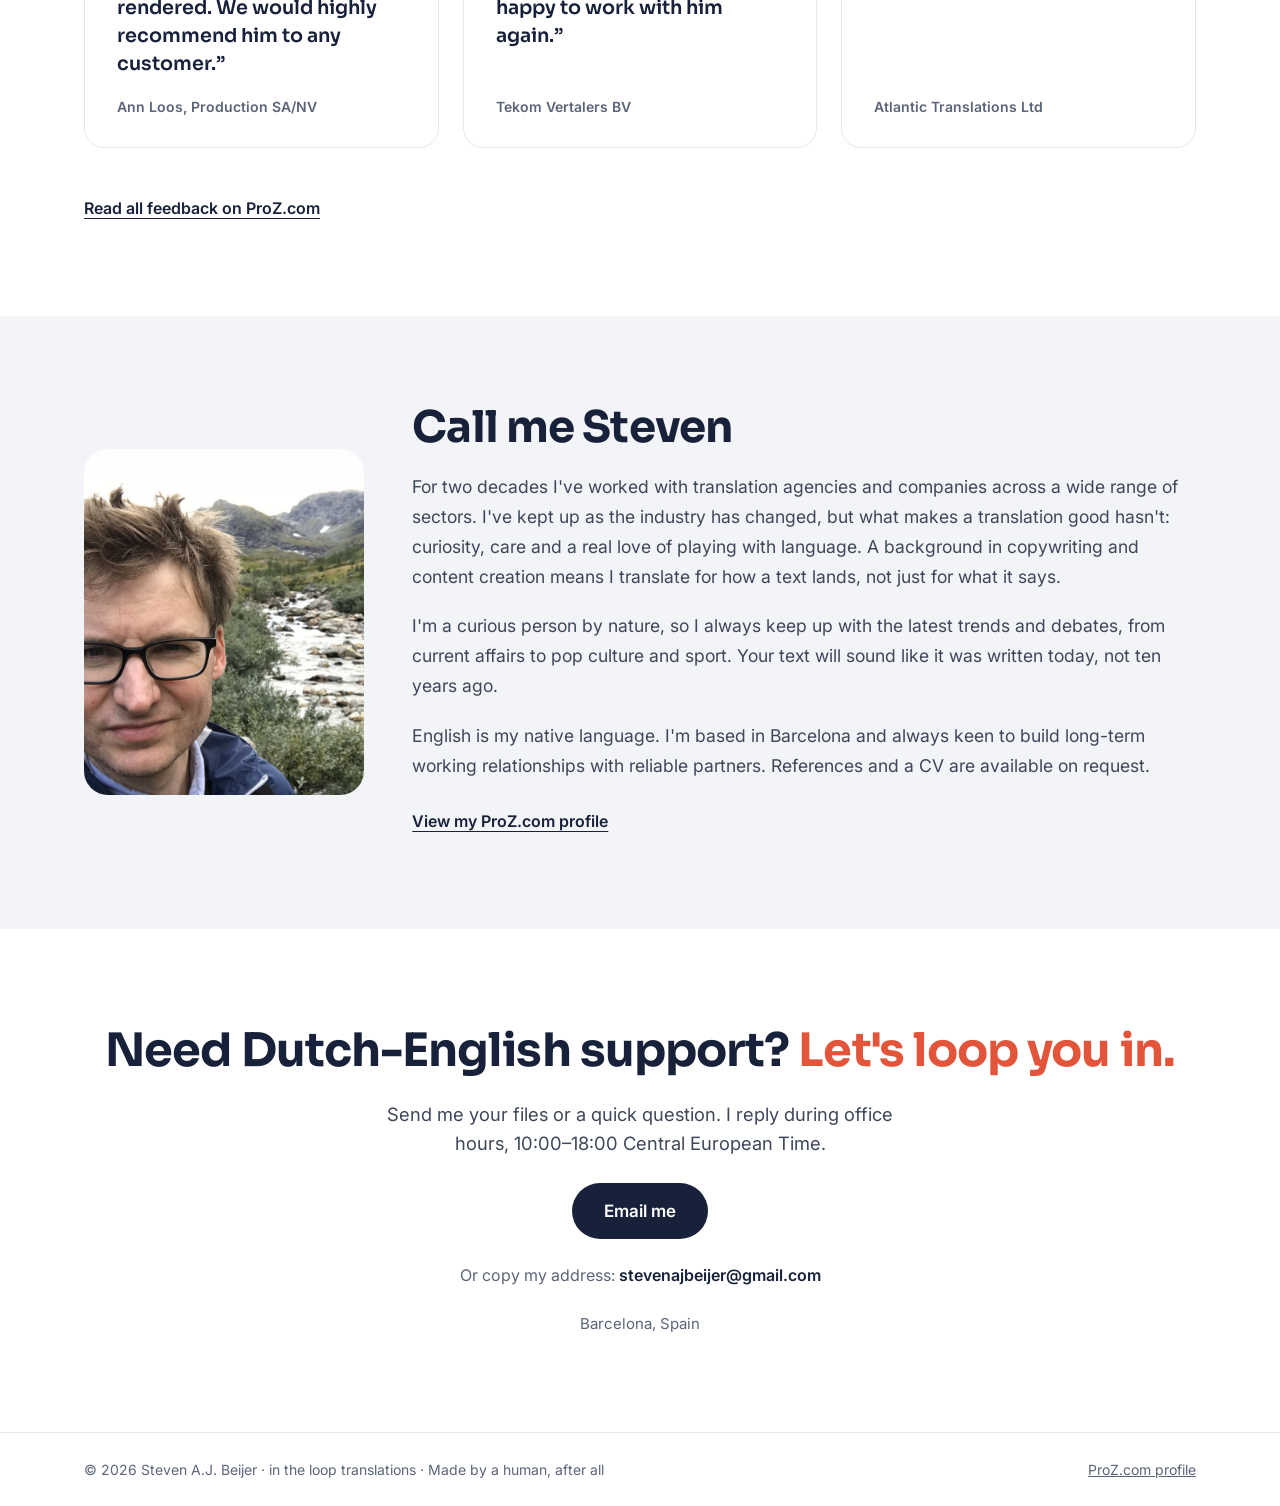
==== commit 66af2c2a: "Expand sectors list and add curiosity paragraph to About (EN and NL) Co-Authored-By: Claude Opus 5.5" ====
--- a/index.html
+++ b/index.html
@@ -19,7 +19,7 @@
   <link rel="preconnect" href="https://fonts.googleapis.com">
   <link rel="preconnect" href="https://fonts.gstatic.com" crossorigin>
   <link href="https://fonts.googleapis.com/css2?family=Sora:wght@400;600;700&amp;family=Inter:wght@400;500;600&amp;display=swap" rel="stylesheet">
-  <link rel="stylesheet" href="style.css?v=5">
+  <link rel="stylesheet" href="style.css?v=6">
   <script type="application/ld+json">
   {
     "@context": "https://schema.org",
@@ -45,7 +45,7 @@
 
 <header class="site-header">
   <nav class="wrap" aria-label="Main">
-    <a class="logo" href="#top" aria-label="in the loop translations, home">
+    <a class="logo" href="./" aria-label="in the loop translations, home">
       <span class="logo-name">in the loop</span>
       <svg width="124" height="16" viewBox="0 0 260 34" aria-hidden="true"><path d="M2 26 H110 C136 26 146 6 132 4 C118 2 118 26 148 26 H258" fill="none" stroke="#E2553A" stroke-width="5" stroke-linecap="round" stroke-linejoin="round"/></svg>
       <span class="logo-sub">TRANSLATIONS</span>
@@ -204,8 +204,17 @@
         <span class="chips-label">Sectors I work in:</span>
         <span class="chip">Public sector and government</span>
         <span class="chip">Research and science</span>
-        <span class="chip">Museums and culture</span>
+        <span class="chip">Arts, culture and museums</span>
         <span class="chip">Health and social services</span>
+        <span class="chip">Marketing and advertising</span>
+        <span class="chip">Media and publishing</span>
+        <span class="chip">Tourism and hospitality</span>
+        <span class="chip">Education</span>
+        <span class="chip">NGOs and non-profits</span>
+        <span class="chip">Environment and sustainability</span>
+        <span class="chip">Architecture and urban planning</span>
+        <span class="chip">Corporate communications</span>
+        <span class="chip">Food and agriculture</span>
       </div>
     </div>
   </div>
@@ -263,6 +272,7 @@
     <div class="about-text">
       <h2 class="h2">Call me Steven</h2>
       <p>For two decades I've worked with translation agencies and companies across a wide range of sectors. I've kept up as the industry has changed, but what makes a translation good hasn't: curiosity, care and a real love of playing with language. A background in copywriting and content creation means I translate for how a text lands, not just for what it says.</p>
+      <p>I'm a curious person by nature, so I always keep up with the latest trends and debates, from current affairs to pop culture and sport. Your text will sound like it was written today, not ten years ago.</p>
       <p>English is my native language. I'm based in Barcelona and always keen to build long-term working relationships with reliable partners. References and a CV are available on request.</p>
       <a class="text-link" href="https://www.proz.com/profile/104658">View my ProZ.com profile</a>
     </div>
